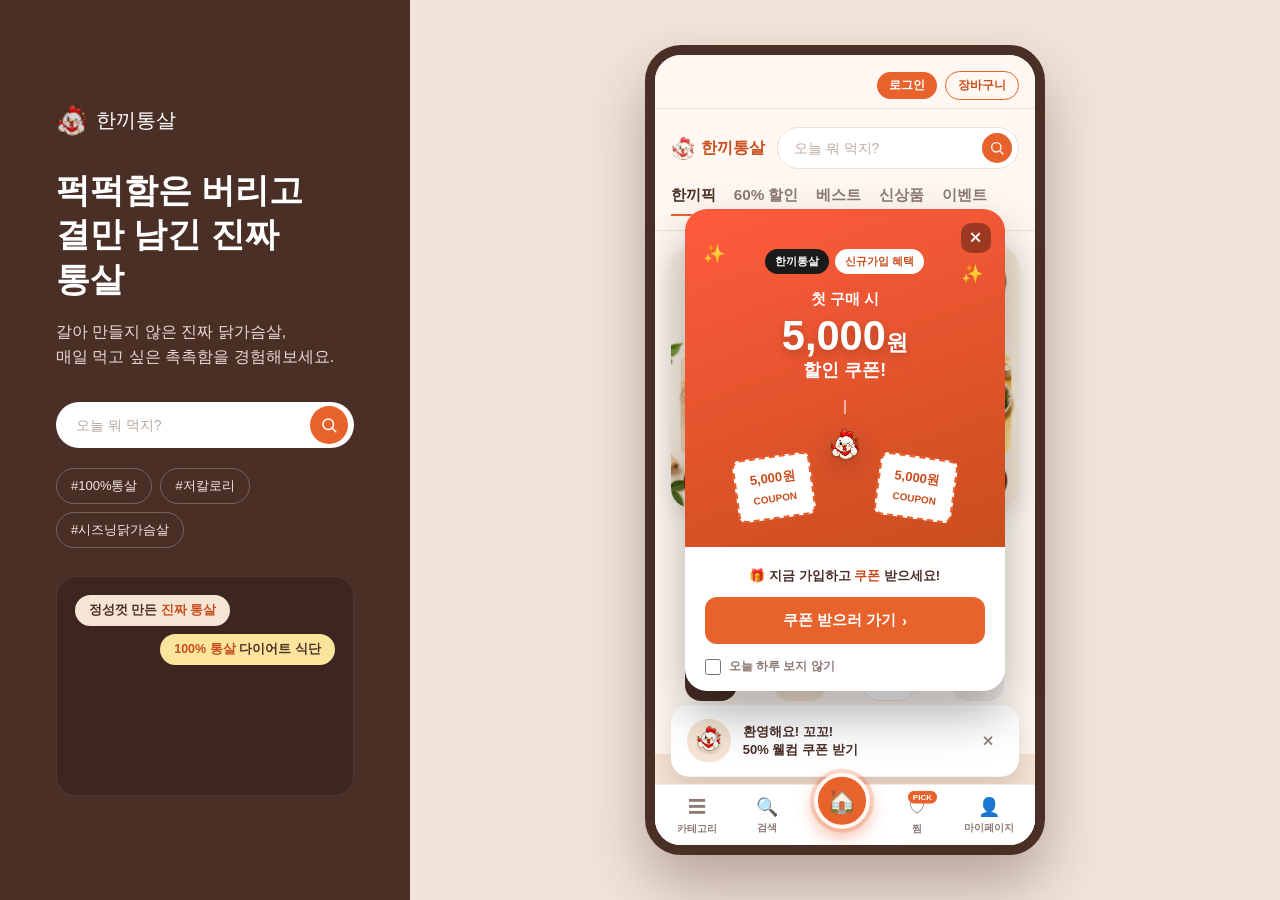
==== index.html @ 48f821bf "Bump style.css cache-busting version The time-deal banner CSS wasn't showing up because the styleshe" ====
<!DOCTYPE html>
<html lang="ko">

<head>
  <meta charset="UTF-8" />
  <meta name="viewport" content="width=device-width, initial-scale=1.0" />
  <title>한끼통살 | 오늘 뭐 먹지?</title>
  <link rel="stylesheet" as="style" crossorigin
    href="https://cdn.jsdelivr.net/gh/orioncactus/pretendard@v1.3.9/dist/web/static/pretendard.css" />
  <link rel="stylesheet" href="style.css?v=20260821-1" />
  <link rel="icon" type="image/png" href="img/logo.png" />
</head>

<body>

  <div class="cursor-glow" id="cursorGlow" aria-hidden="true"></div>

  <div class="layout">

    <!-- 좌측 40% : 브랜드 소개 영역 (데스크탑 전용) -->
    <aside class="brand-panel">
      <div class="brand-panel__inner">
        <div class="brand-logo" data-nav="main" role="button" tabindex="0">
          <img class="brand-logo__mark" src="img/logo.png" alt="한끼통살 로고" />
          <span class="brand-logo__word">한끼통살</span>
        </div>
        <h1 class="brand-title">퍽퍽함은 버리고<br>결만 남긴 진짜 통살</h1>
        <p class="brand-subcopy">갈아 만들지 않은 진짜 닭가슴살,<br>매일 먹고 싶은 촉촉함을 경험해보세요.</p>

        <div class="brand-search">
          <input type="text" id="brandSearchInput" placeholder="오늘 뭐 먹지?" aria-label="검색" />
          <button type="button" id="brandSearchBtn" aria-label="검색하기">
            <svg width="18" height="18" viewBox="0 0 24 24" fill="none">
              <circle cx="11" cy="11" r="7" stroke="currentColor" stroke-width="2" />
              <line x1="21" y1="21" x2="16.65" y2="16.65" stroke="currentColor" stroke-width="2"
                stroke-linecap="round" />
            </svg>
          </button>
        </div>

        <ul class="brand-tags">
          <li role="button" tabindex="0">#100%통살</li>
          <li role="button" tabindex="0">#저칼로리</li>
          <li role="button" tabindex="0">#시즈닝닭가슴살</li>
        </ul>

        <div class="brand-reel" aria-hidden="true">
          <div class="brand-reel__bubbles">
            <span class="brand-reel__bubble brand-reel__bubble--1">정성껏 만든 <b class="brand-reel__kw">진짜 통살</b></span>
            <span class="brand-reel__bubble brand-reel__bubble--2"><b class="brand-reel__kw">100% 통살</b> 다이어트 식단</span>
            <span class="brand-reel__bubble brand-reel__bubble--3">다양한 <b class="brand-reel__kw">시즈닝맛</b>으로</span>
            <span class="brand-reel__bubble brand-reel__bubble--4">매일 맛있게 <b class="brand-reel__kw">즐기다</b></span>
          </div>
          <div class="brand-reel__product">
            <img src="img/chicken.gif" alt="" />
            <p>지금 사놓기 딱 좋은<br><b class="brand-reel__kw brand-reel__kw--light">다이어트 필수템</b></p>
          </div>
          <div class="brand-reel__reviews">
            <p class="brand-reel__line" data-text="정말 촉촉해요! 다이어트 필수템이에요 ⭐⭐⭐⭐⭐ — 김**님"></p>
            <p class="brand-reel__line" data-text="이제 다른 닭가슴살은 못 먹겠어요, 완전 강추 — 이**님"></p>
            <p class="brand-reel__line" data-text="매일 먹어도 안 질려요, 살아있는 식감 최고! — 박**님"></p>
          </div>
        </div>
      </div>
    </aside>

    <!-- 우측 60% (데스크탑) / 전체 폭 (모바일) : 서비스 화면 프리뷰 영역 -->
    <div class="preview-panel">

      <div class="preview-scroll">

        <!-- 이벤트 팝업 (첫 진입 시 자동 노출) -->
        <div class="event-popup-overlay" id="eventPopupOverlay">
          <div class="event-popup" role="dialog" aria-modal="true" aria-label="신규가입 혜택 안내">
            <button type="button" class="event-popup__close" id="eventPopupClose" aria-label="팝업 닫기">✕</button>

            <div class="event-popup__body">
              <span class="event-popup__sparkle event-popup__sparkle--left" aria-hidden="true">✨</span>
              <span class="event-popup__sparkle event-popup__sparkle--right" aria-hidden="true">✨</span>

              <div class="event-popup__badges">
                <span class="event-popup__brand">한끼통살</span>
                <span class="event-popup__badge">신규가입 혜택</span>
              </div>

              <p class="event-popup__lead">첫 구매 시</p>
              <p class="event-popup__amount">5,000<span>원</span></p>
              <p class="event-popup__sub">할인 쿠폰!</p>

              <div class="event-popup__art">
                <span class="event-popup__coupon event-popup__coupon--left">5,000원<br><small>COUPON</small></span>
                <div class="event-popup__mascot-wrap">
                  <span class="event-popup__mascot-string" aria-hidden="true"></span>
                  <img class="event-popup__mascot" src="img/Mascot.png" alt="한끼통살 마스코트" />
                </div>
                <span class="event-popup__coupon event-popup__coupon--right">5,000원<br><small>COUPON</small></span>
              </div>
            </div>

            <div class="event-popup__footer">
              <p class="event-popup__cta-text">🎁 지금 가입하고 <strong>쿠폰</strong> 받으세요!</p>
              <a href="#" class="event-popup__cta">쿠폰 받으러 가기 <span aria-hidden="true">›</span></a>
              <label class="event-popup__hide-today">
                <input type="checkbox" id="eventPopupHideToday" />
                <span>오늘 하루 보지 않기</span>
              </label>
            </div>
          </div>
        </div>


        <!-- 검색바 오버레이 -->
        <div class="search-bar-overlay" id="searchBarOverlay">
          <div class="search-bar-overlay__field">
            <svg width="16" height="16" viewBox="0 0 24 24" fill="none" aria-hidden="true">
              <circle cx="11" cy="11" r="7" stroke="currentColor" stroke-width="2" />
              <line x1="21" y1="21" x2="16.65" y2="16.65" stroke="currentColor" stroke-width="2"
                stroke-linecap="round" />
            </svg>
            <input type="text" id="searchBarInput" placeholder="오늘 뭐 먹지?" aria-label="검색" />
          </div>
          <button type="button" class="search-bar-overlay__close" id="searchBarClose">닫기</button>
        </div>

        <!-- 상품상세 옵션 선택 바텀시트 -->
        <div class="option-sheet-overlay" id="optionSheetOverlay">
          <div class="option-sheet" role="dialog" aria-modal="true" aria-label="옵션 선택">
            <button type="button" class="option-sheet__handle" id="optionSheetClose" aria-label="닫기">
              <svg width="16" height="16" viewBox="0 0 24 24" fill="none" aria-hidden="true">
                <path d="M6 9l6 6 6-6" stroke="currentColor" stroke-width="2.4" stroke-linecap="round" stroke-linejoin="round" />
              </svg>
            </button>

            <div class="option-sheet__row option-sheet__row--head">
              <h3>한끼통살 그릴드 닭가슴살 혼합 패키지</h3>
              <span id="optionUnitPrice">35,900원</span>
            </div>

            <div class="option-sheet__row">
              <div class="option-select" id="optionFlavorSelect">
                <button type="button" class="option-select__trigger" id="optionFlavorTrigger"
                  aria-haspopup="listbox" aria-expanded="false">
                  <span id="optionFlavorLabel">양념치킨맛</span>
                  <svg width="11" height="11" viewBox="0 0 24 24" fill="none" aria-hidden="true">
                    <path d="M5 9l7 7 7-7" stroke="currentColor" stroke-width="2.4" stroke-linecap="round" stroke-linejoin="round" />
                  </svg>
                </button>
                <ul class="option-select__list" id="optionFlavorList" role="listbox" aria-label="맛 선택">
                  <li role="option" data-value="양념치킨맛" class="is-selected">양념치킨맛</li>
                  <li role="option" data-value="매콤갈비맛">매콤갈비맛</li>
                  <li role="option" data-value="핫칠리맛">핫칠리맛</li>
                  <li role="option" data-value="간장찜닭맛">간장찜닭맛</li>
                  <li role="option" data-value="사천짜장맛">사천짜장맛</li>
                  <li role="option" data-value="트러플스노우맛">트러플스노우맛</li>
                </ul>
              </div>
            </div>

            <div class="option-sheet__row">
              <div class="option-sheet__qty">
                <button type="button" id="optionQtyMinus" aria-label="수량 감소">−</button>
                <span id="optionQtyValue">1</span>
                <button type="button" id="optionQtyPlus" aria-label="수량 증가">+</button>
              </div>
            </div>

            <div class="option-sheet__total">
              <span>총 수량 <strong id="optionQtyLabel">1</strong>개</span>
              <strong id="optionTotalPrice">35,900원</strong>
            </div>
          </div>
        </div>

        <!-- 로그인 모달 -->
        <div class="login-overlay" id="loginOverlay">
          <div class="login-modal" role="dialog" aria-modal="true" aria-label="로그인">
            <button type="button" class="login-modal__close" id="loginModalClose" aria-label="닫기">✕</button>

            <!-- 로그인 전: SNS 로그인 버튼 3종 -->
            <div class="login-modal__guest" id="loginGuestView">
              <img class="login-modal__logo" src="img/brandlogo.png" alt="한끼통살 로고" />
              <h3 class="login-modal__title">로그인이 필요해요</h3>
              <p class="login-modal__subtitle">간편하게 로그인하고 한끼통살을 이용해보세요</p>

              <div class="login-modal__buttons">
                <button type="button" class="login-btn login-btn--google">
                  <span class="login-btn__icon" aria-hidden="true">
                    <svg width="18" height="18" viewBox="0 0 18 18">
                      <path fill="#4285F4" d="M17.64 9.2c0-.637-.057-1.251-.164-1.84H9v3.481h4.844c-.209 1.125-.843 2.078-1.796 2.717v2.258h2.908c1.702-1.567 2.684-3.874 2.684-6.615z" />
                      <path fill="#34A853" d="M9 18c2.43 0 4.467-.806 5.956-2.18l-2.908-2.259c-.806.54-1.837.86-3.048.86-2.344 0-4.328-1.584-5.036-3.711H.957v2.332C2.438 15.983 5.482 18 9 18z" />
                      <path fill="#FBBC05" d="M3.964 10.71c-.18-.54-.282-1.117-.282-1.71s.102-1.17.282-1.71V4.958H.957C.348 6.173 0 7.548 0 9s.348 2.827.957 4.042l3.007-2.332z" />
                      <path fill="#EA4335" d="M9 3.58c1.321 0 2.508.454 3.44 1.345l2.582-2.581C13.463.891 11.426 0 9 0 5.482 0 2.438 2.017.957 4.958L3.964 7.29C4.672 5.163 6.656 3.58 9 3.58z" />
                    </svg>
                  </span>
                  Google로 시작하기
                </button>

                <button type="button" class="login-btn login-btn--apple">
                  <span class="login-btn__icon" aria-hidden="true">
                    <svg width="15" height="18" viewBox="0 0 814 1000">
                      <path fill="#fff" d="M788.1 340.9c-5.8 4.5-108.2 62.2-108.2 190.5 0 148.4 130.3 200.9 134.2 202.2-.6 3.2-20.7 71.9-68.7 141.9-42.8 61.6-87.5 123.1-155.5 123.1s-85.5-39.5-164-39.5c-76.5 0-103.7 40.8-165.9 40.8s-105.6-57-155.5-127C46.7 790.7 0 663 0 541.8c0-194.4 126.4-297.5 250.8-297.5 66.1 0 121.2 43.4 162.7 43.4 39.5 0 101.1-46 176.3-46 28.5 0 130.9 2.6 198.3 99.2zm-234-181.5c31.1-36.9 53.1-88.1 53.1-139.3 0-7.1-.6-14.3-1.9-20.1-50.6 1.9-110.8 33.7-147.1 75.8-28.5 32.4-55.1 83.6-55.1 135.5 0 7.8 1.3 15.6 1.9 18.1 3.2.6 8.4 1.3 13.6 1.3 45.4 0 102.5-30.4 135.5-71.3z" />
                    </svg>
                  </span>
                  Apple로 시작하기
                </button>

                <button type="button" class="login-btn login-btn--kakao">
                  <span class="login-btn__icon" aria-hidden="true">
                    <svg width="18" height="18" viewBox="0 0 18 18">
                      <path fill="#191919" d="M9 1.5C4.58 1.5 1 4.36 1 7.89c0 2.28 1.49 4.29 3.74 5.44-.16.6-.6 2.22-.69 2.57-.11.43.16.42.33.31.14-.09 2.18-1.48 3.06-2.08.5.07 1.02.11 1.56.11 4.42 0 8-2.86 8-6.35S13.42 1.5 9 1.5z" />
                    </svg>
                  </span>
                  카카오로 시작하기
                </button>
              </div>
            </div>
          </div>
        </div>

        <!-- 메인 화면 -->
        <div class="screen screen--main is-active" id="mainScreen">

        <!-- 유틸리티 바: 로그인/장바구니 바로가기 -->
        <div class="utility-bar">
          <button type="button" class="utility-bar__item" id="utilityAuthBtn">로그인</button>
          <span class="utility-bar__divider" aria-hidden="true">|</span>
          <a href="#" class="utility-bar__item" data-nav="cart">장바구니<span class="cart-icon-btn__badge" data-cart-badge hidden>0</span></a>
        </div>

        <!-- 헤더 -->
        <header class="site-header">
          <div class="site-header__logo" data-nav="main" role="button" tabindex="0">
            <img src="img/logo.png" alt="한끼통살 로고" />
            <span>한끼통살</span>
          </div>
          <div class="site-header__search">
            <input type="text" id="mainSearchInput" placeholder="오늘 뭐 먹지?" aria-label="검색" />
            <button type="button" id="mainSearchBtn" aria-label="검색하기">
              <svg width="16" height="16" viewBox="0 0 24 24" fill="none">
                <circle cx="11" cy="11" r="7" stroke="currentColor" stroke-width="2" />
                <line x1="21" y1="21" x2="16.65" y2="16.65" stroke="currentColor" stroke-width="2"
                  stroke-linecap="round" />
              </svg>
            </button>
          </div>
          <div class="site-header__profile" id="headerProfileView" data-nav="mypage" role="button" tabindex="0" hidden>
            <img class="site-header__avatar" src="img/Mascot.png" alt="내 프로필" />
          </div>
        </header>

        <!-- 서브 내비게이션 -->
        <nav class="sub-nav" aria-label="카테고리 탭">
          <a href="#" class="sub-nav__item is-active" data-nav="product-list">한끼픽</a>
          <a href="#" class="sub-nav__item" data-nav="product-list">60% 할인</a>
          <a href="#" class="sub-nav__item" data-nav="product-list">베스트</a>
          <a href="#" class="sub-nav__item" data-nav="product-list">신상품</a>
          <a href="#" class="sub-nav__item" data-nav="product-list">이벤트</a>
        </nav>

        <main class="preview-main">

          <!-- 프로모션 배너 캐러셀 -->
          <section class="promo-carousel" aria-label="프로모션 배너">
            <div class="promo-carousel__track" id="promoCarouselTrack">
              <div class="promo-carousel__slide">
                <img src="img/pro_main3.png" alt="한끼통살 4가지 맛으로 매일 맛있게, 7.18 OPEN 신상 50% 할인" />
              </div>
              <div class="promo-carousel__slide">
                <img src="img/pro_main.png" alt="한끼통살 시즈닝 닭가슴살 하바네로 레드페퍼 50% 할인, 7.18 OPEN 신상 50% 할인" />
              </div>
              <div class="promo-carousel__slide">
                <img src="img/pro_main2.png" alt="한끼통살 갈릭허브 레드페퍼 50% 할인, 7.18 OPEN 신상 50% 할인" />
              </div>
            </div>
            <div class="promo-carousel__dots" id="promoCarouselDots" role="tablist" aria-label="배너 페이지">
              <span class="is-active"></span><span></span><span></span>
            </div>
          </section>

          <!-- 카테고리 아이콘 그리드 -->
          <section class="icon-grid" aria-label="빠른 메뉴">
            <a href="#" class="icon-grid__item" data-nav="product-list">
              <span class="icon-grid__icon icon-grid__icon--tan">💰</span>
              <span class="icon-grid__label">100원</span>
            </a>
            <a href="#" class="icon-grid__item" data-nav="product-list">
              <span class="icon-grid__icon icon-grid__icon--blue">🍴</span>
              <span class="icon-grid__label">한끼픽</span>
            </a>
            <a href="#" class="icon-grid__item" data-nav="product-list">
              <span class="icon-grid__icon icon-grid__icon--yellow">🍜</span>
              <span class="icon-grid__label">맛별구매</span>
            </a>
            <a href="#" class="icon-grid__item" data-nav="product-list">
              <span class="icon-grid__icon icon-grid__icon--pink">💲</span>
              <span class="icon-grid__label">포인트샵</span>
            </a>
            <a href="#" class="icon-grid__item" data-nav="product-list">
              <span class="icon-grid__icon icon-grid__icon--dark">⚡</span>
              <span class="icon-grid__label">렌지조리</span>
            </a>
            <a href="#" class="icon-grid__item" data-nav="product-list">
              <span class="icon-grid__icon icon-grid__icon--tan">🥄</span>
              <span class="icon-grid__label">실온보관</span>
            </a>
            <a href="#" class="icon-grid__item" data-nav="product-list">
              <span class="icon-grid__icon icon-grid__icon--outline">🍽️</span>
              <span class="icon-grid__label">임박특가</span>
            </a>
            <a href="#" class="icon-grid__item" data-nav="category">
              <span class="icon-grid__icon icon-grid__icon--gray">☰</span>
              <span class="icon-grid__label">카테고리</span>
            </a>
          </section>

          <!-- 브랜드 스토리 비교 섹션 -->
          <section class="story-compare">
            <div class="story-compare__visual">
              <span class="story-compare__bubble story-compare__bubble--top">타사 닭가슴살의<br>흔한 퍽퍽함</span>
              <img class="story-compare__image story-compare__image--dry" src="img/pro_brand01.png"
                alt="퍽퍽한 타사 닭가슴살 단면" />
              <img class="story-compare__image story-compare__image--juicy" src="img/pro_brand02.png"
                alt="촉촉한 한끼통살 닭가슴살 단면" />
              <span class="story-compare__bubble story-compare__bubble--bottom">한끼통살의<br>살아있는 진짜 통살 결!</span>
            </div>

            <h3 class="story-compare__headline">보이시나요? 퍽퍽함은 버리고<br>결만 남긴 압도적 촉촉함!</h3>
            <p class="story-compare__subtext">진짜 통살이라서 가능한 차원이 다른 식감,<br>매일 먹고 싶은 이유입니다.</p>

            <div class="story-compare__product">
              <img class="story-compare__package" src="img/pro_brand03.png" alt="한끼통살 제품 패키지" />
              <img class="story-compare__award" src="img/pro_brand04.png" alt="인증/수상 배지" />
            </div>
          </section>

          <!-- 인기 맛 랭킹 Top 3 -->
          <section class="ranking">
            <div class="section-header">
              <h3>인기 맛 랭킹 Top 3 <span aria-hidden="true">🏆</span></h3>
              <a href="#" class="section-header__link" data-nav="product-list">전체보기 ›</a>
            </div>

            <a href="#" class="ranking__card ranking__card--first">
              <span class="ranking__rank ranking__rank--1">1</span>
              <img class="ranking__image" src="img/list001.png" alt="그릴드 바베큐 통살" />
              <div class="ranking__info">
                <span class="ranking__tag">베스트셀러</span>
                <h4>그릴드 바베큐 통살</h4>
                <p>호불호 없는 완벽한 불맛</p>
                <span class="ranking__meta">100g / 130kcal</span>
              </div>
            </a>

            <div class="ranking__row">
              <a href="#" class="ranking__card">
                <span class="ranking__rank ranking__rank--2">2</span>
                <img class="ranking__image" src="img/list002.png" alt="갈릭 허브 통살" />
                <h4>갈릭 허브</h4>
                <span class="ranking__meta">100g / 125kcal</span>
              </a>
              <a href="#" class="ranking__card">
                <span class="ranking__rank ranking__rank--3">3</span>
                <img class="ranking__image" src="img/list003.png" alt="매콤 칠리 통살" />
                <h4>매콤 칠리</h4>
                <span class="ranking__meta">100g / 135kcal</span>
              </a>
            </div>
          </section>

          <!-- 타임특가 -->
          <section class="time-deal">
            <div class="section-header">
              <h3>타임특가 <span aria-hidden="true">⏱️</span></h3>
              <a href="#" class="section-header__link" data-nav="product-list">전체보기 ›</a>
            </div>

            <div class="time-deal__banner-wrap">
              <img class="time-deal__banner" src="img/timedeal-banner.png" alt="타임특가 매일 달라지는 스페셜한 가격" />
              <p class="time-deal__countdown">
                <svg width="16" height="16" viewBox="0 0 24 24" fill="none" aria-hidden="true">
                  <circle cx="12" cy="13" r="8" stroke="#C94E1E" stroke-width="2"/>
                  <path d="M12 9v4l3 2" stroke="#C94E1E" stroke-width="2" stroke-linecap="round" stroke-linejoin="round"/>
                  <path d="M9 2h6M12 2v2" stroke="#C94E1E" stroke-width="2" stroke-linecap="round"/>
                </svg>
                <span class="time-deal__countdown-time">02:15:30</span>
                <span class="time-deal__countdown-label">남음</span>
              </p>
            </div>

            <div class="time-deal__row">
              <a href="#" class="time-deal__card">
                <img class="time-deal__image" src="img/list004.png" alt="핵불닭맛 통살" />
                <h4>핵불닭맛</h4>
                <p><span class="time-deal__discount">50%</span> 10,900원</p>
              </a>
              <a href="#" class="time-deal__card">
                <img class="time-deal__image" src="img/main006.png" alt="핵불닭 10팩 세트" />
                <h4>핵불닭 10팩 세트</h4>
                <p><span class="time-deal__discount">50%</span> 10,900원</p>
              </a>
            </div>
          </section>

          <!-- Brand Story 텍스트 섹션 -->
          <section class="brand-story">
            <div class="brand-story__text">
              <span class="brand-story__label">Brand Story</span>
              <h3>한끼통살 이야기</h3>
              <p>100% 통살로 만든 진짜 닭가슴살의 혁신.<br>갈아 만들지 않아 결이 살아있는 맛을 경험해보세요!</p>
              <a href="#" class="brand-story__link" data-nav="brand">자세히 보기 →</a>
            </div>
            <img class="brand-story__character" src="img/Mascot.png" alt="한끼통살 마스코트 캐릭터" />
          </section>

        </main>

        </div>
        <!-- /메인 화면 -->

        <!-- 상품목록 화면 -->
        <div class="screen screen--list" id="listScreen">

          <header class="list-header">
            <button type="button" class="list-header__back" data-nav="main" aria-label="뒤로가기">‹</button>
            <div class="list-header__logo" data-nav="main" role="button" tabindex="0">
              <img src="img/logo.png" alt="한끼통살 로고" />
              <span>한끼통살</span>
            </div>
            <div class="list-header__actions">
              <button type="button" data-action="open-search" aria-label="검색하기">
                <svg width="18" height="18" viewBox="0 0 24 24" fill="none">
                  <circle cx="11" cy="11" r="7" stroke="currentColor" stroke-width="2" />
                  <line x1="21" y1="21" x2="16.65" y2="16.65" stroke="currentColor" stroke-width="2"
                    stroke-linecap="round" />
                </svg>
              </button>
              <button type="button" class="cart-icon-btn" data-nav="cart" aria-label="장바구니">
                <svg width="18" height="18" viewBox="0 0 24 24" fill="none">
                  <path d="M3 4h2l2.4 12.4a2 2 0 0 0 2 1.6h7.6a2 2 0 0 0 2-1.6L21 8H6"
                    stroke="currentColor" stroke-width="2" stroke-linecap="round" stroke-linejoin="round" />
                  <circle cx="10" cy="21" r="1.4" fill="currentColor" />
                  <circle cx="17" cy="21" r="1.4" fill="currentColor" />
                </svg>
                <span class="cart-icon-btn__badge" data-cart-badge hidden>0</span>
              </button>
            </div>
          </header>

          <nav class="sub-nav" aria-label="카테고리 탭">
            <a href="#" class="sub-nav__item is-active">한끼픽</a>
            <a href="#" class="sub-nav__item" data-nav="product-list">60% 할인</a>
            <a href="#" class="sub-nav__item" data-nav="product-list">베스트</a>
            <a href="#" class="sub-nav__item" data-nav="product-list">신상품</a>
            <a href="#" class="sub-nav__item" data-nav="product-list">이벤트</a>
          </nav>

          <main class="list-main">
            <div class="list-toolbar">
              <span class="list-toolbar__count">총 128개</span>
              <button type="button" class="list-toolbar__sort">
                인기순
                <svg width="10" height="10" viewBox="0 0 24 24" fill="none" aria-hidden="true">
                  <path d="M5 9l7 7 7-7" stroke="currentColor" stroke-width="2.4" stroke-linecap="round" stroke-linejoin="round" />
                </svg>
              </button>
            </div>

            <div class="product-grid">
              <a href="#" class="product-card" data-nav="detail">
                <div class="product-card__thumb">
                  <span class="product-card__badge product-card__badge--new">신상</span>
                  <button type="button" class="product-card__like" data-nav="wishlist" aria-label="찜한 상품 보기">
                    <svg width="14" height="14" viewBox="0 0 24 24" fill="none" aria-hidden="true">
                      <path d="M12 21s-7.5-4.6-10-9.1C0.5 8.5 2 4.5 6 4c2.3-.3 4 1 6 3 2-2 3.7-3.3 6-3 4 .5 5.5 4.5 4 7.9-2.5 4.5-10 9.1-10 9.1z"
                        stroke="currentColor" stroke-width="1.8" stroke-linejoin="round" />
                    </svg>
                  </button>
                  <img src="img/list001.png" alt="그릴드 바베큐 통살" />
                </div>
                <div class="product-card__info">
                  <h4>그릴드 바베큐 통살</h4>
                  <div class="product-card__price-row">
                    <div>
                      <p class="product-card__price"><span class="product-card__discount">50%</span> 10,900원</p>
                      <p class="product-card__original">21,900원</p>
                    </div>
                    <button type="button" class="product-card__add" aria-label="장바구니 담기">+</button>
                  </div>
                </div>
              </a>

              <a href="#" class="product-card" data-nav="detail">
                <div class="product-card__thumb">
                  <span class="product-card__badge product-card__badge--new">신상</span>
                  <button type="button" class="product-card__like" data-nav="wishlist" aria-label="찜한 상품 보기">
                    <svg width="14" height="14" viewBox="0 0 24 24" fill="none" aria-hidden="true">
                      <path d="M12 21s-7.5-4.6-10-9.1C0.5 8.5 2 4.5 6 4c2.3-.3 4 1 6 3 2-2 3.7-3.3 6-3 4 .5 5.5 4.5 4 7.9-2.5 4.5-10 9.1-10 9.1z"
                        stroke="currentColor" stroke-width="1.8" stroke-linejoin="round" />
                    </svg>
                  </button>
                  <img src="img/list002.png" alt="갈릭 허브 통살" />
                </div>
                <div class="product-card__info">
                  <h4>갈릭 허브 통살</h4>
                  <div class="product-card__price-row">
                    <div>
                      <p class="product-card__price"><span class="product-card__discount">50%</span> 10,900원</p>
                      <p class="product-card__original">21,900원</p>
                    </div>
                    <button type="button" class="product-card__add" aria-label="장바구니 담기">+</button>
                  </div>
                </div>
              </a>

              <a href="#" class="product-card" data-nav="detail">
                <div class="product-card__thumb">
                  <img src="img/list003.png" alt="갈릭 허브 통살 10팩 세트" />
                </div>
                <div class="product-card__info">
                  <h4>갈릭 허브 통살 10팩 세트</h4>
                  <div class="product-card__price-row">
                    <div>
                      <p class="product-card__price"><span class="product-card__discount">50%</span> 10,900원</p>
                      <p class="product-card__original">21,900원</p>
                    </div>
                    <button type="button" class="product-card__add" aria-label="장바구니 담기">+</button>
                  </div>
                </div>
              </a>

              <a href="#" class="product-card" data-nav="detail">
                <div class="product-card__thumb">
                  <span class="product-card__badge product-card__badge--deal">타임특가</span>
                  <button type="button" class="product-card__like" data-nav="wishlist" aria-label="찜한 상품 보기">
                    <svg width="14" height="14" viewBox="0 0 24 24" fill="none" aria-hidden="true">
                      <path d="M12 21s-7.5-4.6-10-9.1C0.5 8.5 2 4.5 6 4c2.3-.3 4 1 6 3 2-2 3.7-3.3 6-3 4 .5 5.5 4.5 4 7.9-2.5 4.5-10 9.1-10 9.1z"
                        stroke="currentColor" stroke-width="1.8" stroke-linejoin="round" />
                    </svg>
                  </button>
                  <img src="img/list004.png" alt="핵불닭맛 통살" />
                </div>
                <div class="product-card__info">
                  <h4>핵불닭맛 통살</h4>
                  <div class="product-card__price-row">
                    <div>
                      <p class="product-card__price"><span class="product-card__discount">50%</span> 10,900원</p>
                      <p class="product-card__original">21,900원</p>
                    </div>
                    <button type="button" class="product-card__add" aria-label="장바구니 담기">+</button>
                  </div>
                </div>
              </a>
            </div>
          </main>

        </div>
        <!-- /상품목록 화면 -->

        <!-- 상품상세 화면 -->
        <div class="screen screen--detail" id="detailScreen">

          <header class="list-header">
            <button type="button" class="list-header__back" data-nav="main" aria-label="뒤로가기">‹</button>
            <div class="list-header__logo" data-nav="main" role="button" tabindex="0">
              <img src="img/logo.png" alt="한끼통살 로고" />
              <span>한끼통살</span>
            </div>
            <div class="list-header__actions">
              <button type="button" data-action="open-search" aria-label="검색하기">
                <svg width="18" height="18" viewBox="0 0 24 24" fill="none">
                  <circle cx="11" cy="11" r="7" stroke="currentColor" stroke-width="2" />
                  <line x1="21" y1="21" x2="16.65" y2="16.65" stroke="currentColor" stroke-width="2"
                    stroke-linecap="round" />
                </svg>
              </button>
              <button type="button" class="cart-icon-btn" data-nav="cart" aria-label="장바구니">
                <svg width="18" height="18" viewBox="0 0 24 24" fill="none">
                  <path d="M3 4h2l2.4 12.4a2 2 0 0 0 2 1.6h7.6a2 2 0 0 0 2-1.6L21 8H6"
                    stroke="currentColor" stroke-width="2" stroke-linecap="round" stroke-linejoin="round" />
                  <circle cx="10" cy="21" r="1.4" fill="currentColor" />
                  <circle cx="17" cy="21" r="1.4" fill="currentColor" />
                </svg>
                <span class="cart-icon-btn__badge" data-cart-badge hidden>0</span>
              </button>
            </div>
          </header>

          <main class="detail-main">
            <div class="detail-hero">
              <img src="img/story001.png" alt="한끼통살 그릴드 닭가슴살 혼합 패키지" />
              <div class="detail-hero__overlay">
                <div class="detail-hero__badges">
                  <span class="detail-hero__badge">베스트셀러</span>
                  <span class="detail-hero__badge">무료배송</span>
                </div>
                <h3 class="detail-hero__title">한끼통살 그릴드 닭가슴살 혼합 패키지</h3>
                <p class="detail-hero__price">
                  <span class="detail-hero__discount">28%</span>
                  <strong>35,900원</strong>
                  <span class="detail-hero__original">49,900원</span>
                </p>
              </div>
            </div>

            <section class="detail-promo">
              <p class="detail-promo__quote">닭가슴살 먹고 그릇 닦기<br>귀찮으셨던 분 <span aria-hidden="true">🤚</span></p>
              <h3 class="detail-promo__headline">이제 간편하게<br>스탠딩 파우치로</h3>
              <img class="detail-promo__image" src="img/story002.png" alt="한끼통살 그릴드 닭가슴살 스탠딩 파우치 5종" />
            </section>

            <section class="detail-nutrition">
              <img class="detail-nutrition__image" src="img/story003.png" alt="그릴드 한 눈에 보기 - 맛별 칼로리, 고단백, 저지방, 당류 비교표" />
            </section>

            <section class="detail-support">
              <div class="detail-support__row">
                <span class="detail-support__label">고객센터</span>
                <span class="detail-support__value">평일 휴게시간 12:30 - 13:30 (주말, 공휴일 휴무)</span>
              </div>
              <div class="detail-support__row">
                <span class="detail-support__label">📞 042.000.0000</span>
                <span class="detail-support__value">평일 09:00 - 18:00 / 13:00 - 17:00</span>
              </div>
            </section>
          </main>

        </div>
        <!-- /상품상세 화면 -->

        <!-- 검색 화면 -->
        <div class="screen screen--search" id="searchScreen">

          <header class="search-header">
            <button type="button" class="search-header__back" data-nav="main" aria-label="뒤로가기">‹</button>
            <div class="search-header__field">
              <input type="text" id="searchScreenInput" placeholder="오늘 뭐 먹지?" aria-label="검색" />
              <button type="button" id="searchScreenSubmitBtn" aria-label="검색하기">
                <svg width="16" height="16" viewBox="0 0 24 24" fill="none" aria-hidden="true">
                  <circle cx="11" cy="11" r="7" stroke="currentColor" stroke-width="2" />
                  <line x1="21" y1="21" x2="16.65" y2="16.65" stroke="currentColor" stroke-width="2"
                    stroke-linecap="round" />
                </svg>
              </button>
            </div>
          </header>

          <main class="search-main">
            <section class="search-section">
              <h3>인기 검색어 <span aria-hidden="true">🔥</span></h3>
              <ol class="search-keywords">
                <li><span class="search-keywords__rank">1</span>그릴드 바베큐</li>
                <li><span class="search-keywords__rank">2</span>핵불닭맛</li>
                <li><span class="search-keywords__rank">3</span>갈릭 허브</li>
                <li><span class="search-keywords__rank">4</span>매콤 칠리</li>
                <li><span class="search-keywords__rank">5</span>10팩 세트</li>
              </ol>
            </section>

            <section class="search-section">
              <h3>추천 상품</h3>
              <div class="product-grid">
                <a href="#" class="product-card" data-nav="detail">
                  <div class="product-card__thumb">
                    <span class="product-card__badge product-card__badge--new">신상</span>
                    <img src="img/list001.png" alt="그릴드 바베큐 통살" />
                  </div>
                  <div class="product-card__info">
                    <h4>그릴드 바베큐 통살</h4>
                    <div class="product-card__price-row">
                      <div>
                        <p class="product-card__price"><span class="product-card__discount">50%</span> 10,900원</p>
                        <p class="product-card__original">21,900원</p>
                      </div>
                      <button type="button" class="product-card__add" aria-label="장바구니 담기">+</button>
                    </div>
                  </div>
                </a>

                <a href="#" class="product-card" data-nav="detail">
                  <div class="product-card__thumb">
                    <span class="product-card__badge product-card__badge--deal">타임특가</span>
                    <img src="img/list004.png" alt="핵불닭맛 통살" />
                  </div>
                  <div class="product-card__info">
                    <h4>핵불닭맛 통살</h4>
                    <div class="product-card__price-row">
                      <div>
                        <p class="product-card__price"><span class="product-card__discount">50%</span> 10,900원</p>
                        <p class="product-card__original">21,900원</p>
                      </div>
                      <button type="button" class="product-card__add" aria-label="장바구니 담기">+</button>
                    </div>
                  </div>
                </a>
              </div>
            </section>
          </main>

        </div>
        <!-- /검색 화면 -->

        <!-- 장바구니 화면 -->
        <div class="screen screen--cart" id="cartScreen">

          <header class="page-header">
            <button type="button" class="page-header__back" data-nav="main" aria-label="뒤로가기">‹</button>
            <h2 class="page-header__title">장바구니</h2>
            <span class="page-header__spacer" aria-hidden="true"></span>
          </header>

          <main class="cart-main">
            <div class="cart-empty" id="cartEmptyState" hidden>
              <span class="cart-empty__icon" aria-hidden="true">🛒</span>
              <p>장바구니에 담은 상품이 없습니다</p>
            </div>

            <label class="cart-select-all" id="cartSelectAllRow">
              <input type="checkbox" id="cartSelectAll" checked />
              <span id="cartSelectAllLabel">전체선택 (1/2)</span>
            </label>

            <div class="cart-item-list" id="cartItemList">
              <div class="cart-item">
                <button type="button" class="cart-item__remove" aria-label="상품 삭제">✕</button>
                <div class="cart-item__row">
                  <img class="cart-item__image" src="img/list004.png" alt="핵불닭맛 통살" />
                  <div class="cart-item__info">
                    <h4>핵불닭맛 100g x 10팩</h4>
                    <span class="cart-item__tag">매운맛</span>
                  </div>
                </div>
                <div class="cart-item__bottom">
                  <p class="cart-item__price">25,900원</p>
                  <div class="cart-item__qty">
                    <button type="button" class="cart-item__qty-minus" aria-label="수량 감소">−</button>
                    <span>1</span>
                    <button type="button" class="cart-item__qty-plus" aria-label="수량 증가">+</button>
                  </div>
                </div>
              </div>

              <div class="cart-item">
                <button type="button" class="cart-item__remove" aria-label="상품 삭제">✕</button>
                <div class="cart-item__row">
                  <img class="cart-item__image" src="img/list001.png" alt="그릴드 닭가슴살" />
                  <div class="cart-item__info">
                    <h4>그릴드 닭가슴살 100g x 5팩</h4>
                    <span class="cart-item__tag">오리지널</span>
                  </div>
                </div>
                <div class="cart-item__bottom">
                  <p class="cart-item__price">13,500원</p>
                  <div class="cart-item__qty">
                    <button type="button" class="cart-item__qty-minus" aria-label="수량 감소">−</button>
                    <span>2</span>
                    <button type="button" class="cart-item__qty-plus" aria-label="수량 증가">+</button>
                  </div>
                </div>
              </div>
            </div>

            <div class="cart-summary" id="cartSummary">
              <div class="cart-summary__row">
                <span>총 상품금액</span>
                <span id="cartSummaryProductTotal">39,400원</span>
              </div>
              <div class="cart-summary__row">
                <span>배송비 <em>5만원 이상 무료</em></span>
                <span id="cartSummaryShipping">3,000원</span>
              </div>
              <div class="cart-summary__row cart-summary__row--total">
                <span>총 결제예정금액</span>
                <span id="cartSummaryGrandTotal">42,400원</span>
              </div>
              <button type="button" class="cart-summary__cta" id="cartCheckoutBtn">주문하기</button>
            </div>
          </main>

        </div>
        <!-- /장바구니 화면 -->

        <!-- 주문결제 화면 -->
        <div class="screen screen--checkout" id="checkoutScreen">

          <header class="page-header">
            <button type="button" class="page-header__back" data-nav="cart" aria-label="뒤로가기">‹</button>
            <h2 class="page-header__title">주문결제</h2>
            <span class="page-header__spacer" aria-hidden="true"></span>
          </header>

          <main class="checkout-main">
            <section class="checkout-section">
              <div class="checkout-section__head">
                <h3>배송지</h3>
                <button type="button" class="checkout-section__edit">변경</button>
              </div>
              <div class="checkout-address">
                <div class="checkout-address__row">
                  <strong>채원</strong>
                  <span class="checkout-address__badge">기본배송지</span>
                </div>
                <p>010-1234-5678</p>
                <p>서울특별시 강남구 테헤란로 123, 4층</p>
              </div>
            </section>

            <section class="checkout-section">
              <div class="checkout-section__head">
                <h3>주문 상품 <span class="checkout-section__count">2개</span></h3>
              </div>

              <div class="checkout-item">
                <img src="img/list004.png" alt="핵불닭맛 통살" />
                <div class="checkout-item__info">
                  <h4>핵불닭맛 100g x 10팩</h4>
                  <span>매운맛 · 1개</span>
                </div>
                <p class="checkout-item__price">25,900원</p>
              </div>

              <div class="checkout-item">
                <img src="img/list001.png" alt="그릴드 닭가슴살" />
                <div class="checkout-item__info">
                  <h4>그릴드 닭가슴살 100g x 5팩</h4>
                  <span>오리지널 · 2개</span>
                </div>
                <p class="checkout-item__price">13,500원</p>
              </div>
            </section>

            <section class="checkout-section">
              <div class="checkout-section__head">
                <h3>결제수단</h3>
              </div>
              <div class="checkout-payment">
                <label class="checkout-payment__option">
                  <input type="radio" name="payment" value="카드" checked />
                  <span aria-hidden="true">💳</span> 신용/체크카드
                </label>
                <label class="checkout-payment__option">
                  <input type="radio" name="payment" value="카카오페이" />
                  <span aria-hidden="true">🟡</span> 카카오페이
                </label>
                <label class="checkout-payment__option">
                  <input type="radio" name="payment" value="네이버페이" />
                  <span aria-hidden="true">🟢</span> 네이버페이
                </label>
              </div>
            </section>

            <section class="checkout-summary">
              <div class="checkout-summary__row">
                <span>총 상품금액</span>
                <span>39,400원</span>
              </div>
              <div class="checkout-summary__row">
                <span>배송비</span>
                <span>3,000원</span>
              </div>
              <div class="checkout-summary__row checkout-summary__row--total">
                <span>총 결제금액</span>
                <span>42,400원</span>
              </div>
            </section>
          </main>

        </div>
        <!-- /주문결제 화면 -->

        <!-- 찜한 상품 화면 -->
        <div class="screen screen--wishlist" id="wishlistScreen">

          <header class="page-header">
            <button type="button" class="page-header__back" data-nav="main" aria-label="뒤로가기">‹</button>
            <h2 class="page-header__title">찜한 상품</h2>
            <div class="page-header__icons">
              <button type="button" data-action="open-search" aria-label="검색하기">
                <svg width="18" height="18" viewBox="0 0 24 24" fill="none">
                  <circle cx="11" cy="11" r="7" stroke="currentColor" stroke-width="2" />
                  <line x1="21" y1="21" x2="16.65" y2="16.65" stroke="currentColor" stroke-width="2"
                    stroke-linecap="round" />
                </svg>
              </button>
              <button type="button" class="cart-icon-btn" data-nav="cart" aria-label="장바구니">
                <svg width="18" height="18" viewBox="0 0 24 24" fill="none">
                  <path d="M3 4h2l2.4 12.4a2 2 0 0 0 2 1.6h7.6a2 2 0 0 0 2-1.6L21 8H6"
                    stroke="currentColor" stroke-width="2" stroke-linecap="round" stroke-linejoin="round" />
                  <circle cx="10" cy="21" r="1.4" fill="currentColor" />
                  <circle cx="17" cy="21" r="1.4" fill="currentColor" />
                </svg>
                <span class="cart-icon-btn__badge" data-cart-badge hidden>0</span>
              </button>
            </div>
          </header>

          <main class="list-main">
            <div class="cart-empty" id="wishlistEmptyState" hidden>
              <span class="cart-empty__icon" aria-hidden="true">♡</span>
              <p>찜한 상품이 없습니다</p>
            </div>

            <div class="list-toolbar" id="wishlistToolbar">
              <span class="list-toolbar__count" id="wishlistCount">총 4개</span>
              <button type="button" class="list-toolbar__clear" id="wishlistClearBtn">전체삭제</button>
            </div>

            <div class="product-grid" id="wishlistGrid">
              <a href="#" class="product-card">
                <div class="product-card__thumb">
                  <span class="product-card__badge product-card__badge--new">신상</span>
                  <button type="button" class="product-card__like product-card__like--active" aria-label="찜 해제">
                    <svg width="14" height="14" viewBox="0 0 24 24" aria-hidden="true">
                      <path d="M12 21s-7.5-4.6-10-9.1C0.5 8.5 2 4.5 6 4c2.3-.3 4 1 6 3 2-2 3.7-3.3 6-3 4 .5 5.5 4.5 4 7.9-2.5 4.5-10 9.1-10 9.1z"
                        fill="currentColor" />
                    </svg>
                  </button>
                  <img src="img/list001.png" alt="그릴드 바베큐 통살" />
                </div>
                <div class="product-card__info">
                  <h4>그릴드 바베큐 통살</h4>
                  <div class="product-card__price-row">
                    <div>
                      <p class="product-card__price"><span class="product-card__discount">50%</span> 10,900원</p>
                      <p class="product-card__original">21,900원</p>
                    </div>
                    <button type="button" class="product-card__add" aria-label="장바구니 담기">+</button>
                  </div>
                </div>
              </a>

              <a href="#" class="product-card">
                <div class="product-card__thumb">
                  <span class="product-card__badge product-card__badge--new">신상</span>
                  <button type="button" class="product-card__like product-card__like--active" aria-label="찜 해제">
                    <svg width="14" height="14" viewBox="0 0 24 24" aria-hidden="true">
                      <path d="M12 21s-7.5-4.6-10-9.1C0.5 8.5 2 4.5 6 4c2.3-.3 4 1 6 3 2-2 3.7-3.3 6-3 4 .5 5.5 4.5 4 7.9-2.5 4.5-10 9.1-10 9.1z"
                        fill="currentColor" />
                    </svg>
                  </button>
                  <img src="img/list002.png" alt="갈릭 허브 통살" />
                </div>
                <div class="product-card__info">
                  <h4>갈릭 허브 통살</h4>
                  <div class="product-card__price-row">
                    <div>
                      <p class="product-card__price"><span class="product-card__discount">50%</span> 10,900원</p>
                      <p class="product-card__original">21,900원</p>
                    </div>
                    <button type="button" class="product-card__add" aria-label="장바구니 담기">+</button>
                  </div>
                </div>
              </a>

              <a href="#" class="product-card">
                <div class="product-card__thumb">
                  <button type="button" class="product-card__like product-card__like--active" aria-label="찜 해제">
                    <svg width="14" height="14" viewBox="0 0 24 24" aria-hidden="true">
                      <path d="M12 21s-7.5-4.6-10-9.1C0.5 8.5 2 4.5 6 4c2.3-.3 4 1 6 3 2-2 3.7-3.3 6-3 4 .5 5.5 4.5 4 7.9-2.5 4.5-10 9.1-10 9.1z"
                        fill="currentColor" />
                    </svg>
                  </button>
                  <img src="img/list003.png" alt="갈릭 허브 통살 10팩 세트" />
                </div>
                <div class="product-card__info">
                  <h4>갈릭 허브 통살 10팩 세트</h4>
                  <div class="product-card__price-row">
                    <div>
                      <p class="product-card__price"><span class="product-card__discount">50%</span> 10,900원</p>
                      <p class="product-card__original">21,900원</p>
                    </div>
                    <button type="button" class="product-card__add" aria-label="장바구니 담기">+</button>
                  </div>
                </div>
              </a>

              <a href="#" class="product-card">
                <div class="product-card__thumb">
                  <span class="product-card__badge product-card__badge--deal">타임특가</span>
                  <button type="button" class="product-card__like product-card__like--active" aria-label="찜 해제">
                    <svg width="14" height="14" viewBox="0 0 24 24" aria-hidden="true">
                      <path d="M12 21s-7.5-4.6-10-9.1C0.5 8.5 2 4.5 6 4c2.3-.3 4 1 6 3 2-2 3.7-3.3 6-3 4 .5 5.5 4.5 4 7.9-2.5 4.5-10 9.1-10 9.1z"
                        fill="currentColor" />
                    </svg>
                  </button>
                  <img src="img/list004.png" alt="핵불닭맛 통살" />
                </div>
                <div class="product-card__info">
                  <h4>핵불닭맛 통살</h4>
                  <div class="product-card__price-row">
                    <div>
                      <p class="product-card__price"><span class="product-card__discount">50%</span> 10,900원</p>
                      <p class="product-card__original">21,900원</p>
                    </div>
                    <button type="button" class="product-card__add" aria-label="장바구니 담기">+</button>
                  </div>
                </div>
              </a>
            </div>
          </main>

        </div>
        <!-- /찜한 상품 화면 -->

        <!-- 마이페이지 화면 -->
        <div class="screen screen--mypage" id="mypageScreen">

          <header class="mypage-header">
            <h2>마이페이지</h2>
            <div class="mypage-header__icons">
              <button type="button" data-nav="settings" aria-label="설정">⚙️</button>
              <button type="button" data-nav="notification" aria-label="알림">🔔</button>
              <button type="button" class="cart-icon-btn" data-nav="cart" aria-label="장바구니">
                <svg width="18" height="18" viewBox="0 0 24 24" fill="none">
                  <path d="M3 4h2l2.4 12.4a2 2 0 0 0 2 1.6h7.6a2 2 0 0 0 2-1.6L21 8H6"
                    stroke="currentColor" stroke-width="2" stroke-linecap="round" stroke-linejoin="round" />
                  <circle cx="10" cy="21" r="1.4" fill="currentColor" />
                  <circle cx="17" cy="21" r="1.4" fill="currentColor" />
                </svg>
                <span class="cart-icon-btn__badge" data-cart-badge hidden>0</span>
              </button>
            </div>
          </header>

          <main class="mypage-main">
            <section class="mypage-greeting">
              <div>
                <p class="mypage-greeting__hello">안녕하세요,<br><strong>채원</strong>님!</p>
                <p class="mypage-greeting__sub">오늘도 맛있는 하루 되세요 🍖</p>
              </div>
              <img class="mypage-greeting__avatar" src="img/MascotWelcome.png" alt="한끼통살 마스코트" />
            </section>

            <section class="mypage-stats" aria-label="내 활동 요약">
              <a href="#" class="mypage-stats__item" data-nav="points">
                <span class="mypage-stats__icon mypage-stats__icon--coin" aria-hidden="true">💰</span>
                <strong>3,500 P</strong>
                <span>적립금</span>
              </a>
              <a href="#" class="mypage-stats__item" data-nav="coupon">
                <span class="mypage-stats__icon mypage-stats__icon--coupon" aria-hidden="true">🎟️</span>
                <strong id="mypageCouponCount">2장</strong>
                <span>쿠폰</span>
              </a>
              <a href="#" class="mypage-stats__item" data-nav="wishlist">
                <span class="mypage-stats__icon mypage-stats__icon--like" aria-hidden="true">♡</span>
                <strong id="mypageWishlistCount">4개</strong>
                <span>찜</span>
              </a>
            </section>

            <section class="mypage-order">
              <div class="mypage-order__header">
                <h3>진행 중인 주문</h3>
                <span class="mypage-order__badge">1건</span>
              </div>
              <a href="#" class="mypage-order__card" data-nav="order">
                <img src="img/main006.png" alt="촉촉한 닭가슴살 오리지널 10팩" />
                <div>
                  <div class="mypage-order__meta">
                    <span class="mypage-order__status">배송중</span>
                    <span class="mypage-order__date">26.08.25</span>
                  </div>
                  <h4>촉촉한 닭가슴살 오리지널 10팩</h4>
                  <p>25,900원</p>
                </div>
              </a>
            </section>

            <nav class="mypage-list" aria-label="마이페이지 메뉴">
              <a href="#" class="mypage-list__item" data-nav="customer-center">
                <span aria-hidden="true">🎧</span>
                고객센터
                <svg class="mypage-list__chevron" width="16" height="16" viewBox="0 0 24 24" fill="none" aria-hidden="true">
                  <path d="M9 5l7 7-7 7" stroke="currentColor" stroke-width="2" stroke-linecap="round" stroke-linejoin="round" />
                </svg>
              </a>
              <a href="#" class="mypage-list__item" data-nav="settings">
                <span aria-hidden="true">⚙️</span>
                설정
                <svg class="mypage-list__chevron" width="16" height="16" viewBox="0 0 24 24" fill="none" aria-hidden="true">
                  <path d="M9 5l7 7-7 7" stroke="currentColor" stroke-width="2" stroke-linecap="round" stroke-linejoin="round" />
                </svg>
              </a>
              <a href="#" class="mypage-list__item" data-nav="notice">
                <span aria-hidden="true">📢</span>
                공지사항
                <svg class="mypage-list__chevron" width="16" height="16" viewBox="0 0 24 24" fill="none" aria-hidden="true">
                  <path d="M9 5l7 7-7 7" stroke="currentColor" stroke-width="2" stroke-linecap="round" stroke-linejoin="round" />
                </svg>
              </a>
              <a href="#" class="mypage-list__item" data-nav="store">
                <span aria-hidden="true">📍</span>
                매장 찾기
                <svg class="mypage-list__chevron" width="16" height="16" viewBox="0 0 24 24" fill="none" aria-hidden="true">
                  <path d="M9 5l7 7-7 7" stroke="currentColor" stroke-width="2" stroke-linecap="round" stroke-linejoin="round" />
                </svg>
              </a>
              <a href="#" class="mypage-list__item" id="mypageLogoutBtn">
                <span aria-hidden="true">🚪</span>
                <span id="mypageAuthLabel">로그아웃</span>
              </a>
            </nav>
          </main>

        </div>
        <!-- /마이페이지 화면 -->

        <!-- 브랜드 스토리 화면 -->
        <div class="screen screen--brand" id="brandScreen">

          <main class="brand-main">
            <section class="brand-hero">
              <img class="brand-hero__image" src="img/brand001.png" alt="한끼통살 그릇 요리 모음" />
              <button type="button" class="brand-hero__back" data-nav="main" aria-label="뒤로가기">‹</button>
              <span class="brand-hero__ribbon" aria-hidden="true">100%<br>통살</span>
              <div class="brand-hero__text">
                <span class="brand-hero__tag">— NO 재구성육</span>
                <h2 class="brand-hero__headline">썰지 않고,<br><span>그대로 한 끼</span></h2>
              </div>
              <p class="brand-hero__sub">자투리를 뭉치지 않은 <strong>한 덩이 그대로</strong>,<br>결을 잘라보면 바로 보여요.</p>
            </section>

            <section class="brand-principle">
              <span class="brand-principle__badge">NO EXCUSE</span>
              <h3 class="brand-principle__headline">변명없는<br>3가지 원칙</h3>
            </section>

            <ul class="brand-rules">
              <li class="brand-rules__item brand-rules__item--accent">
                <span class="brand-rules__num">01</span>
                <span class="brand-rules__text"><strong>재구성X</strong>자투리 압착 없이<br>한 덩이 그대로</span>
              </li>
              <li class="brand-rules__item brand-rules__item--dark">
                <span class="brand-rules__num">02</span>
                <span class="brand-rules__text"><strong>인산염X</strong>첨가물 없이<br>저온 조리로만</span>
              </li>
              <li class="brand-rules__item brand-rules__item--accent">
                <span class="brand-rules__num">03</span>
                <span class="brand-rules__text"><strong>고온 급속X</strong>63도 아래에서<br>천천히 익혀요</span>
              </li>
            </ul>

            <section class="brand-steps">
              <span class="brand-steps__badge">HOW WE MAKE</span>
              <h3 class="brand-steps__headline">5단계, 타협 없음</h3>

              <ol class="brand-steps__list">
                <li class="brand-steps__step">
                  <span class="brand-steps__circle">1</span>
                  <div class="brand-steps__card">
                    <strong>원육 입고</strong>
                    <p>국내산 신선육 냉장 당일 입고</p>
                  </div>
                </li>
                <li class="brand-steps__step brand-steps__step--reverse">
                  <div class="brand-steps__card">
                    <strong>수작업 손질</strong>
                    <p>지방·힘줄 손으로 직접 제거</p>
                  </div>
                  <span class="brand-steps__circle">2</span>
                </li>
                <li class="brand-steps__step">
                  <span class="brand-steps__circle brand-steps__circle--accent">3</span>
                  <div class="brand-steps__card brand-steps__card--accent">
                    <strong>저온 조리</strong>
                    <p>63도 이하 장시간 수비드</p>
                  </div>
                </li>
                <li class="brand-steps__step brand-steps__step--reverse">
                  <div class="brand-steps__card">
                    <strong>급속 냉각</strong>
                    <p>조리 직후 세균 증식 즉시 차단</p>
                  </div>
                  <span class="brand-steps__circle">4</span>
                </li>
                <li class="brand-steps__step">
                  <span class="brand-steps__circle">5</span>
                  <div class="brand-steps__card">
                    <strong>진공 포장</strong>
                    <p>1인분씩 소분해 바로 출고</p>
                  </div>
                </li>
              </ol>
            </section>

            <section class="brand-cta">
              <img class="brand-cta__logo" src="img/brandlogo.png" alt="한끼통살 마스코트 로고" />
              <span class="brand-cta__label">HANKKI TONGSAL</span>
              <h3 class="brand-cta__headline">오늘 한 끼도,<br><span>통살로.</span></h3>
              <a href="#" class="brand-cta__button" data-nav="cart">지금 바로 구매하기</a>
            </section>
          </main>

        </div>
        <!-- /브랜드 스토리 화면 -->

        <!-- 카테고리 화면 -->
        <div class="screen screen--category" id="categoryScreen">

          <div class="category-promo">
            <p id="categoryPromoLogin" role="button" tabindex="0"><strong>로그인</strong> 하고 다양한 혜택을 받아보세요 <span aria-hidden="true">›</span></p>
            <button type="button" class="category-promo__close" data-nav="main" aria-label="닫기">✕</button>
          </div>

          <div class="category-quick">
            <a href="#" class="category-quick__item" data-nav="order">
              <span aria-hidden="true">📋</span>주문내역
            </a>
            <a href="#" class="category-quick__item" data-nav="coupon">
              <span aria-hidden="true">🎫</span>쿠폰
            </a>
            <a href="#" class="category-quick__item" data-nav="wishlist">
              <span aria-hidden="true">♡</span>찜
            </a>
            <a href="#" class="category-quick__item" data-nav="cart">
              <span aria-hidden="true">🛒</span>장바구니
            </a>
          </div>

          <div class="category-body">
            <nav class="category-sidebar">
              <button type="button" class="category-sidebar__item is-active" data-cat="tongsal">통살</button>
              <button type="button" class="category-sidebar__item" data-cat="grill">그릴드</button>
              <button type="button" class="category-sidebar__item" data-cat="lunchbox">도시락</button>
              <button type="button" class="category-sidebar__item" data-cat="package">패키지</button>
            </nav>

            <div class="category-content">
              <div class="category-content__panel is-active" data-panel="tongsal">
                <a href="#" class="category-content__link" data-nav="product-list">전체보기 <span aria-hidden="true">›</span></a>
                <a href="#" class="category-content__link" data-nav="product-list">오리지널 통살 <span aria-hidden="true">›</span></a>
                <a href="#" class="category-content__link" data-nav="product-list">양념 통살 <span aria-hidden="true">›</span></a>
                <a href="#" class="category-content__link" data-nav="product-list">매콤 통살 <span aria-hidden="true">›</span></a>
                <a href="#" class="category-content__link" data-nav="product-list">허브 통살 <span aria-hidden="true">›</span></a>
              </div>
              <div class="category-content__panel" data-panel="grill">
                <a href="#" class="category-content__link" data-nav="product-list">전체보기 <span aria-hidden="true">›</span></a>
                <a href="#" class="category-content__link" data-nav="product-list">그릴드 바베큐 <span aria-hidden="true">›</span></a>
                <a href="#" class="category-content__link" data-nav="product-list">그릴드 갈릭허브 <span aria-hidden="true">›</span></a>
                <a href="#" class="category-content__link" data-nav="product-list">그릴드 매콤칠리 <span aria-hidden="true">›</span></a>
                <a href="#" class="category-content__link" data-nav="product-list">그릴드 5종 세트 <span aria-hidden="true">›</span></a>
              </div>
              <div class="category-content__panel" data-panel="lunchbox">
                <a href="#" class="category-content__link" data-nav="product-list">전체보기 <span aria-hidden="true">›</span></a>
                <a href="#" class="category-content__link" data-nav="product-list">통살 도시락 <span aria-hidden="true">›</span></a>
                <a href="#" class="category-content__link" data-nav="product-list">그릴드 도시락 <span aria-hidden="true">›</span></a>
              </div>
              <div class="category-content__panel" data-panel="package">
                <a href="#" class="category-content__link" data-nav="product-list">전체보기 <span aria-hidden="true">›</span></a>
                <a href="#" class="category-content__link" data-nav="product-list">혼합 패키지 <span aria-hidden="true">›</span></a>
                <a href="#" class="category-content__link" data-nav="product-list">10팩 세트 <span aria-hidden="true">›</span></a>
                <a href="#" class="category-content__link" data-nav="product-list">정기배송 패키지 <span aria-hidden="true">›</span></a>
              </div>
            </div>
          </div>

        </div>
        <!-- /카테고리 화면 -->

        <!-- 고객센터 화면 -->
        <div class="screen screen--info" id="customerCenterScreen">
          <header class="page-header">
            <button type="button" class="page-header__back" data-nav="back" aria-label="뒤로가기">‹</button>
            <h2 class="page-header__title">고객센터</h2>
          </header>
          <main class="info-page">
            <span class="info-page__icon" aria-hidden="true">🎧</span>
            <h3>무엇을 도와드릴까요?</h3>
            <div class="info-page__rows">
              <div class="info-page__row">
                <span>운영시간</span>
                <span>평일 10:00 - 18:00 (점심 12:30 - 13:30, 주말·공휴일 휴무)</span>
              </div>
              <div class="info-page__row">
                <span>전화 상담</span>
                <span>1588-0000</span>
              </div>
              <div class="info-page__row">
                <span>이메일 문의</span>
                <span>help@hangkkitongsal.com</span>
              </div>
            </div>
          </main>
        </div>
        <!-- /고객센터 화면 -->

        <!-- 공지사항 화면 -->
        <div class="screen screen--info" id="noticeScreen">
          <header class="page-header">
            <button type="button" class="page-header__back" data-nav="back" aria-label="뒤로가기">‹</button>
            <h2 class="page-header__title">공지사항</h2>
          </header>
          <main class="info-page">
            <ul class="info-list">
              <li class="info-list__item">
                <span class="info-list__badge">이벤트</span>
                <p>신상품 출시 기념 전 품목 50% 할인</p>
                <span class="info-list__date">2026.07.18</span>
              </li>
              <li class="info-list__item">
                <span class="info-list__badge">공지</span>
                <p>여름 휴가철 배송 지연 안내</p>
                <span class="info-list__date">2026.08.01</span>
              </li>
              <li class="info-list__item">
                <span class="info-list__badge">공지</span>
                <p>개인정보 처리방침 개정 안내</p>
                <span class="info-list__date">2026.08.10</span>
              </li>
            </ul>
          </main>
        </div>
        <!-- /공지사항 화면 -->

        <!-- 매장 찾기 화면 -->
        <div class="screen screen--info" id="storeScreen">
          <header class="page-header">
            <button type="button" class="page-header__back" data-nav="back" aria-label="뒤로가기">‹</button>
            <h2 class="page-header__title">매장 찾기</h2>
          </header>
          <main class="info-page">
            <span class="info-page__icon" aria-hidden="true">📍</span>
            <h3>한끼통살은 온라인 전용 브랜드예요</h3>
            <p class="info-page__desc">별도의 오프라인 매장은 운영하지 않고 있어요.<br>궁금한 점은 고객센터로 문의해주세요.</p>
          </main>
        </div>
        <!-- /매장 찾기 화면 -->

        <!-- 설정 화면 -->
        <div class="screen screen--info" id="settingsScreen">
          <header class="page-header">
            <button type="button" class="page-header__back" data-nav="back" aria-label="뒤로가기">‹</button>
            <h2 class="page-header__title">설정</h2>
          </header>
          <main class="info-page">
            <div class="info-page__rows">
              <div class="info-page__row">
                <span>알림 받기</span>
                <span class="info-toggle info-toggle--on" aria-hidden="true"></span>
              </div>
              <div class="info-page__row">
                <span>마케팅 정보 수신</span>
                <span class="info-toggle" aria-hidden="true"></span>
              </div>
              <div class="info-page__row">
                <span>앱 버전</span>
                <span>1.0.0</span>
              </div>
            </div>
          </main>
        </div>
        <!-- /설정 화면 -->

        <!-- 알림 화면 -->
        <div class="screen screen--info" id="notificationScreen">
          <header class="page-header">
            <button type="button" class="page-header__back" data-nav="back" aria-label="뒤로가기">‹</button>
            <h2 class="page-header__title">알림</h2>
          </header>
          <main class="info-page">
            <ul class="info-list">
              <li class="info-list__item">
                <span class="info-list__badge">주문</span>
                <p>주문하신 상품이 배송을 시작했어요</p>
                <span class="info-list__date">2026.08.25</span>
              </li>
              <li class="info-list__item">
                <span class="info-list__badge">쿠폰</span>
                <p>5,000원 할인 쿠폰이 곧 만료돼요</p>
                <span class="info-list__date">2026.08.20</span>
              </li>
            </ul>
          </main>
        </div>
        <!-- /알림 화면 -->

        <!-- 적립금 내역 화면 -->
        <div class="screen screen--info" id="pointsScreen">
          <header class="page-header">
            <button type="button" class="page-header__back" data-nav="back" aria-label="뒤로가기">‹</button>
            <h2 class="page-header__title">적립금 내역</h2>
          </header>
          <main class="info-page">
            <div class="info-page__summary">
              <span>현재 적립금</span>
              <strong>3,500 P</strong>
            </div>
            <ul class="info-list">
              <li class="info-list__item">
                <p>주문 적립</p>
                <span class="info-list__amount info-list__amount--plus">+350P</span>
                <span class="info-list__date">2026.08.10</span>
              </li>
              <li class="info-list__item">
                <p>리뷰 작성 적립</p>
                <span class="info-list__amount info-list__amount--plus">+100P</span>
                <span class="info-list__date">2026.08.05</span>
              </li>
              <li class="info-list__item">
                <p>웰컴 쿠폰 사용</p>
                <span class="info-list__amount">-500P</span>
                <span class="info-list__date">2026.07.20</span>
              </li>
            </ul>
          </main>
        </div>
        <!-- /적립금 내역 화면 -->

        <!-- 쿠폰함 화면 -->
        <div class="screen screen--info" id="couponScreen">
          <header class="page-header">
            <button type="button" class="page-header__back" data-nav="back" aria-label="뒤로가기">‹</button>
            <h2 class="page-header__title">쿠폰함</h2>
          </header>
          <main class="info-page">
            <div class="info-page__summary">
              <span>보유 쿠폰</span>
              <strong id="couponSummaryCount">2장</strong>
            </div>
            <ul class="info-list" id="couponList">
              <li class="info-list__item">
                <p>5,000원 할인 쿠폰</p>
                <span class="info-list__date">2026.09.30까지</span>
              </li>
              <li class="info-list__item">
                <p>무료배송 쿠폰</p>
                <span class="info-list__date">2026.08.31까지</span>
              </li>
            </ul>
          </main>
        </div>
        <!-- /쿠폰함 화면 -->

        <!-- 주문내역 화면 -->
        <div class="screen screen--info" id="orderScreen">
          <header class="page-header">
            <button type="button" class="page-header__back" data-nav="back" aria-label="뒤로가기">‹</button>
            <h2 class="page-header__title">주문내역</h2>
          </header>
          <main class="info-page">
            <ul class="order-list">
              <li class="order-list__item">
                <img src="img/main006.png" alt="촉촉한 닭가슴살 오리지널 10팩" />
                <div>
                  <div class="order-list__meta">
                    <span class="order-list__status order-list__status--ing">배송중</span>
                    <span class="order-list__date">2026.08.25</span>
                  </div>
                  <h4>촉촉한 닭가슴살 오리지널 10팩</h4>
                  <p>25,900원</p>
                </div>
              </li>
              <li class="order-list__item">
                <img src="img/main003.png" alt="양념 통살 5팩" />
                <div>
                  <div class="order-list__meta">
                    <span class="order-list__status">배송완료</span>
                    <span class="order-list__date">2026.08.02</span>
                  </div>
                  <h4>양념 통살 5팩</h4>
                  <p>18,900원</p>
                </div>
              </li>
              <li class="order-list__item">
                <img src="img/main001.png" alt="오리지널 통살 10팩" />
                <div>
                  <div class="order-list__meta">
                    <span class="order-list__status">배송완료</span>
                    <span class="order-list__date">2026.07.15</span>
                  </div>
                  <h4>오리지널 통살 10팩</h4>
                  <p>25,900원</p>
                </div>
              </li>
            </ul>
          </main>
        </div>
        <!-- /주문내역 화면 -->

        <!-- 플로팅 웰컴 쿠폰 팝업 -->
        <div class="welcome-popup" id="welcomePopup" role="dialog" aria-label="웰컴 쿠폰 안내">
          <img class="welcome-popup__icon" src="img/MascotWelcome.png" alt="한끼통살 웰컴 마스코트" />
          <p class="welcome-popup__text">환영해요! 꼬꼬!<br>50% 웰컴 쿠폰 받기</p>
          <button type="button" class="welcome-popup__close" id="welcomePopupClose" aria-label="닫기">✕</button>
        </div>

        <!-- 공용 토스트 (장바구니 담기 / 로그인 성공 등) -->
        <div class="toast" id="appToast" role="status" aria-live="polite"></div>

        <!-- 하단 고정 탭바 -->
        <nav class="bottom-tabbar" aria-label="주요 메뉴">
          <a href="#" class="bottom-tabbar__item" data-nav="category">
            <span class="bottom-tabbar__icon" aria-hidden="true">☰</span>
            <span class="bottom-tabbar__label">카테고리</span>
          </a>
          <a href="#" class="bottom-tabbar__item" data-nav="search">
            <span class="bottom-tabbar__icon" aria-hidden="true">🔍</span>
            <span class="bottom-tabbar__label">검색</span>
          </a>
          <a href="#" class="bottom-tabbar__item bottom-tabbar__item--home" data-nav="main">
            <span class="bottom-tabbar__home-btn" aria-hidden="true">🏠</span>
          </a>
          <a href="#" class="bottom-tabbar__item" data-nav="wishlist">
            <span class="bottom-tabbar__icon" aria-hidden="true">♡</span>
            <span class="bottom-tabbar__label">찜</span>
            <span class="bottom-tabbar__badge">PICK</span>
          </a>
          <a href="#" class="bottom-tabbar__item" data-nav="mypage">
            <span class="bottom-tabbar__icon" aria-hidden="true">👤</span>
            <span class="bottom-tabbar__label">마이페이지</span>
          </a>
        </nav>

        <!-- 상품상세 전용 구매바 (상세페이지가 열려있을 때만 표시) -->
        <div class="detail-buybar">
          <span class="detail-buybar__badge">할인 -3%</span>
          <button type="button" class="detail-buybar__subscribe">정기배송</button>
          <button type="button" class="detail-buybar__cart" aria-label="장바구니 담기">
            <span aria-hidden="true">🎁</span> 장바구니
          </button>
          <button type="button" class="detail-buybar__buy" id="detailBuyBtn">구매하기</button>
        </div>

        <!-- 주문결제 전용 결제바 (주문결제 화면이 열려있을 때만 표시) -->
        <div class="checkout-buybar">
          <button type="button" class="checkout-buybar__pay" id="checkoutPayBtn">42,400원 결제하기</button>
        </div>

      </div>
    </div>

  </div>

  <script src="https://www.gstatic.com/firebasejs/12.17.1/firebase-app-compat.js" defer></script>
  <script src="https://www.gstatic.com/firebasejs/12.17.1/firebase-auth-compat.js" defer></script>
  <script src="https://t1.kakaocdn.net/kakao_js_sdk/2.7.4/kakao.min.js"
    integrity="sha384-DKYJZ8NLiK8MN4/C5P2dtSmLQ4KwPaoqAfyA/DfmEc1VDxu4yyC7wy6K1Hs90nka" crossorigin="anonymous"
    defer></script>
  <script src="https://js.tosspayments.com/v1/payment" defer></script>
  <script src="app.js?v=20260820-2" defer></script>

</body>

</html>
---- style.css ----
/* ============================================================
   한끼통살 — 메인 페이지 (Step 3: 모바일 퍼스트 브레이크포인트)
   기준 브레이크포인트: 480px (이하 = 모바일 / 481px 이상 = 데스크탑)
   기본(base) CSS = 모바일, @media (min-width: 481px) = 데스크탑 확장
   ============================================================ */

:root {
  --accent: #E8622C;
  /* 포인트 레드·오렌지 */
  --accent-dark: #C94E1E;
  --brown: #4A2F27;
  /* 다크 브라운 */
  --bg: #FFF8F2;
  /* 아이보리/크림 배경 */
  --card: #FFFFFF;
  --text-sub: #8C7A72;
  --border: #F0E1D6;
  --tan: #F6E4D4;
  --blue: #DCEBFA;
  --yellow: #FBE49B;
  --pink: #FBDCE0;
  --gray: #EFEAE6;

  --font-body: "Pretendard", -apple-system, BlinkMacSystemFont, "Malgun Gothic", "Apple SD Gothic Neo", "Segoe UI", sans-serif;
}

* {
  box-sizing: border-box;
  margin: 0;
  padding: 0;
}

html {
  width: 100%;
  overflow-x: hidden;
  /* 좁은 화면에서 폭 초과로 인한 가로 스크롤 방지 */
}

body {
  width: 100%;
  min-height: 100%;
  background: var(--bg);
  font-family: var(--font-body);
  color: var(--brown);
}

body.event-popup-lock {
  overflow: hidden;
}

/* 커스텀 커서 글로우 — 딱딱한 네온 링 대신, 따뜻한 크림/오렌지 톤이 은은하게
   번지는 빛무리로 마우스를 따라다닌다. 마우스가 있는 기기에서만 노출. */
.cursor-glow {
  display: none;
}

@media (hover: hover) and (pointer: fine) {
  .cursor-glow {
    display: block;
    position: fixed;
    top: 0;
    left: 0;
    width: 30px;
    height: 30px;
    border-radius: 50%;
    border: 1.5px solid rgba(232, 98, 44, 0.85);
    background: radial-gradient(circle,
        rgba(251, 228, 155, 0.95) 0%,
        rgba(232, 98, 44, 0.6) 55%,
        rgba(232, 98, 44, 0) 78%);
    box-shadow: 0 0 12px 2px rgba(232, 98, 44, 0.35);
    pointer-events: none;
    z-index: 9999;
    opacity: 0;
    transition: width 0.4s cubic-bezier(0.4, 0, 0.2, 1),
      height 0.4s cubic-bezier(0.4, 0, 0.2, 1),
      opacity 0.4s ease;
  }

  .cursor-glow.is-visible {
    opacity: 1;
  }

  .cursor-glow.is-active {
    width: 54px;
    height: 54px;
  }
}

a {
  text-decoration: none;
  color: inherit;
}

button,
input {
  font-family: inherit;
}

button {
  cursor: pointer;
  border: none;
  background: none;
}

ul {
  list-style: none;
}

h1,
h2,
h3,
h4 {
  font-weight: 800;
  line-height: 1.3;
}

img {
  max-width: 100%;
}

/* 한글 텍스트가 음절 중간에서 끊기지 않도록 단어(어절) 단위로만 줄바꿈 */
h1,
h2,
h3,
h4,
p,
span,
a,
li {
  word-break: keep-all;
  overflow-wrap: break-word;
}


/* ============================================================
   전체 레이아웃 — 기본(모바일): 단일 컬럼
   ============================================================ */

.layout {
  display: block;
  width: 100%;
  min-height: 100vh;
}


/* ------------------------------------------------------------
   좌측 : 브랜드 소개 영역 — 모바일에서는 완전히 제외
   ------------------------------------------------------------ */

.brand-panel {
  display: none;
}

.brand-panel__inner {
  max-width: 420px;
  position: relative;
  z-index: 1;
}

.brand-logo {
  display: flex;
  align-items: center;
  gap: 8px;
  margin-bottom: 32px;
  cursor: pointer;
}

.brand-logo__mark {
  width: 32px;
  height: 32px;
  object-fit: contain;
}

.brand-logo__word {
  font-size: clamp(1.05rem, 1.4vw + 0.8rem, 1.25rem);
}

.brand-title {
  font-size: clamp(1.5rem, 2.2vw + 1rem, 2.125rem);
  margin-bottom: 18px;
}

.brand-subcopy {
  font-size: clamp(0.875rem, 1vw + 0.6rem, 1rem);
  color: #E8D9CF;
  line-height: 1.6;
  margin-bottom: 32px;
}

.brand-search {
  display: flex;
  align-items: center;
  background: #fff;
  border-radius: 999px;
  padding: 4px 6px 4px 20px;
  margin-bottom: 20px;
}

.brand-search input {
  flex: 1;
  border: none;
  outline: none;
  font-size: 14px;
  padding: 10px 0;
  color: var(--brown);
  min-width: 0;
}

.brand-search input::placeholder {
  color: #B7A79D;
}

.brand-search button {
  width: 38px;
  height: 38px;
  border-radius: 50%;
  background: var(--accent);
  color: #fff;
  display: flex;
  align-items: center;
  justify-content: center;
  flex-shrink: 0;
  cursor: pointer;
  transition: background-color 0.15s ease;
}

.brand-search button:hover {
  background: var(--accent-dark);
}

.brand-tags {
  display: flex;
  flex-wrap: wrap;
  gap: 8px;
}

.brand-tags li {
  font-size: 13px;
  padding: 8px 14px;
  border-radius: 999px;
  border: 1px solid rgba(255, 255, 255, 0.25);
  color: #F3E7DF;
  cursor: pointer;
  transition: background-color 0.15s ease, border-color 0.15s ease;
}

.brand-tags li:hover {
  background: var(--accent);
  border-color: var(--accent);
  color: #fff;
}

/* 브랜드 패널 인트로 릴 — ① 키워드 말풍선이 위→아래로 쌓이고 → ② chicken.gif 상품 컷 →
   ③ 실제 후기가 타이핑되는 3단계를 JS(app.js)가 순서대로 재생·반복하는 GIF 느낌의 루프.
   여기서는 각 단계 전환에 쓰이는 트랜지션만 정의한다. */
.brand-reel {
  position: relative;
  margin-top: 28px;
  height: 220px;
  padding: 18px;
  border-radius: 20px;
  background: rgba(0, 0, 0, 0.18);
  border: 1px solid rgba(255, 255, 255, 0.08);
  overflow: hidden;
}

.brand-reel__bubbles,
.brand-reel__product,
.brand-reel__reviews {
  position: absolute;
  inset: 18px;
}

.brand-reel__bubbles {
  display: flex;
  flex-direction: column;
  gap: 8px;
}

.brand-reel__bubble {
  align-self: flex-start;
  max-width: 92%;
  padding: 7px 14px;
  border-radius: 999px;
  font-size: 12.5px;
  font-weight: 700;
  color: var(--brown);
  opacity: 0;
  transform: translateY(8px);
  transition: opacity 0.4s ease-out, transform 0.4s ease-out;
}

.brand-reel__bubble.is-visible {
  opacity: 1;
  transform: translateY(0);
}

.brand-reel__bubble--1 {
  background: var(--tan);
}

.brand-reel__bubble--2 {
  background: var(--yellow);
  align-self: flex-end;
}

.brand-reel__bubble--3 {
  background: var(--pink);
}

.brand-reel__bubble--4 {
  background: var(--blue);
  align-self: flex-end;
}

.brand-reel__kw {
  color: var(--accent-dark);
  font-weight: 900;
}

.brand-reel__kw--light {
  color: #fff;
  background: var(--accent);
  padding: 2px 7px;
  border-radius: 6px;
  display: inline-block;
  margin-top: 4px;
}

.brand-reel__product {
  display: flex;
  align-items: center;
  gap: 14px;
  opacity: 0;
  transform: translateY(8px);
  transition: opacity 0.4s ease-out, transform 0.4s ease-out;
}

.brand-reel__product.is-visible {
  opacity: 1;
  transform: translateY(0);
}

.brand-reel__product img {
  width: 150px;
  height: 132px;
  object-fit: fill;
  border-radius: 18px;
  flex-shrink: 0;
  box-shadow: 0 10px 20px rgba(0, 0, 0, 0.35);
}

.brand-reel__product p {
  font-size: 15px;
  font-weight: 800;
  line-height: 1.5;
  color: #fff;
}

.brand-reel__reviews {
  display: flex;
  flex-direction: column;
  justify-content: center;
  gap: 12px;
}

.brand-reel__line {
  position: relative;
  padding-left: 22px;
  font-size: 12.5px;
  line-height: 1.5;
  color: #F3E7DF;
  min-height: 1.5em;
}

.brand-reel__line::before {
  content: '✓';
  position: absolute;
  left: 0;
  top: 0;
  color: var(--accent);
  font-weight: 800;
  opacity: 0;
  transition: opacity 0.2s ease;
}

.brand-reel__line.is-typing::before,
.brand-reel__line.is-done::before {
  opacity: 1;
}

.brand-reel__line.is-typing::after {
  content: '';
  display: inline-block;
  width: 2px;
  height: 1em;
  margin-left: 2px;
  background: var(--accent);
  vertical-align: text-bottom;
  animation: brand-reel-blink 0.8s steps(1, end) infinite;
}

@keyframes brand-reel-blink {

  0%,
  49% {
    opacity: 1;
  }

  50%,
  100% {
    opacity: 0;
  }
}


/* ------------------------------------------------------------
   서비스 화면 프리뷰 영역 — 기본(모바일): 실제 페이지, 폭 100%
   ------------------------------------------------------------ */

.preview-panel {
  width: 100%;
  min-width: 0;
  padding: 0;
  background: var(--bg);
}

.preview-scroll {
  position: relative;
  width: 100%;
  max-width: none;
  height: auto;
  max-height: none;
  overflow: visible;
  background: var(--bg);
  border-radius: 0;
  border: none;
  box-shadow: none;
}


/* 화면 전환 (메인 ↔ 상품목록 등) */
.screen {
  display: none;
}

.screen.is-active {
  display: block;
}


/* 헤더 */
.site-header {
  display: flex;
  align-items: center;
  gap: 12px;
  padding: 18px 16px 12px;
  background: var(--bg);
  position: sticky;
  top: 0;
  z-index: 5;
}

.site-header__logo {
  display: flex;
  align-items: center;
  gap: 6px;
  font-size: clamp(0.95rem, 1.2vw + 0.7rem, 1rem);
  font-weight: 800;
  color: var(--accent-dark);
  flex-shrink: 0;
  cursor: pointer;
}

.site-header__logo img {
  width: 24px;
  height: 24px;
  object-fit: contain;
}

.site-header__profile {
  display: flex;
  align-items: center;
  flex-shrink: 0;
  cursor: pointer;
}

.site-header__profile[hidden] {
  display: none;
}

.site-header__avatar {
  width: 30px;
  height: 30px;
  border-radius: 50%;
  object-fit: cover;
  background: var(--tan);
  flex-shrink: 0;
}

/* 유틸리티 바 — 헤더 위, 로그인/장바구니 바로가기 */
.utility-bar {
  display: flex;
  justify-content: flex-end;
  align-items: center;
  gap: 8px;
  padding: 16px 16px 8px;
  background: var(--bg);
  border-bottom: 1px solid var(--border);
}

.utility-bar__item {
  font-size: 11px;
  font-weight: 600;
  color: var(--text-sub);
}

#utilityAuthBtn {
  padding: 5px 12px;
  border-radius: 999px;
  background: var(--accent);
  color: #fff;
  font-size: 12px;
  cursor: pointer;
  transition: background-color 0.35s cubic-bezier(0.4, 0, 0.2, 1),
    transform 0.35s cubic-bezier(0.4, 0, 0.2, 1),
    box-shadow 0.35s cubic-bezier(0.4, 0, 0.2, 1);
}

#utilityAuthBtn:hover {
  background: var(--accent-dark);
  transform: translateY(-1px);
  box-shadow: 0 6px 14px rgba(232, 98, 44, 0.35);
}

.utility-bar__item[data-nav="cart"] {
  position: relative;
  padding: 5px 12px;
  border-radius: 999px;
  border: 1px solid var(--accent);
  color: var(--accent-dark);
  font-size: 12px;
  cursor: pointer;
  transition: background-color 0.35s cubic-bezier(0.4, 0, 0.2, 1),
    transform 0.35s cubic-bezier(0.4, 0, 0.2, 1),
    box-shadow 0.35s cubic-bezier(0.4, 0, 0.2, 1);
}

.utility-bar__item[data-nav="cart"]:hover {
  background: rgba(232, 98, 44, 0.1);
  transform: translateY(-1px);
  box-shadow: 0 6px 14px rgba(232, 98, 44, 0.15);
}

.utility-bar__divider {
  display: none;
}

.site-header__search {
  flex: 1;
  display: flex;
  align-items: center;
  background: #fff;
  border: 1px solid var(--border);
  border-radius: 999px;
  padding: 4px 6px 4px 16px;
  min-width: 0;
}

.site-header__search input {
  flex: 1;
  border: none;
  outline: none;
  font-size: clamp(0.8rem, 1vw + 0.55rem, 0.875rem);
  padding: 8px 0;
  color: var(--brown);
  min-width: 0;
}

.site-header__search input::placeholder {
  color: #C2AEA3;
}

.site-header__search button {
  width: 30px;
  height: 30px;
  border-radius: 50%;
  background: var(--accent);
  color: #fff;
  display: flex;
  align-items: center;
  justify-content: center;
  flex-shrink: 0;
}

/* 서브 내비게이션 */
.sub-nav {
  display: flex;
  gap: 18px;
  padding: 4px 16px 14px;
  overflow-x: auto;
  border-bottom: 1px solid var(--border);
}

.sub-nav__item {
  font-size: clamp(0.85rem, 1vw + 0.6rem, 0.95rem);
  font-weight: 600;
  color: var(--text-sub);
  padding-bottom: 8px;
  white-space: nowrap;
  border-bottom: 2px solid transparent;
  transition: color 0.35s cubic-bezier(0.4, 0, 0.2, 1),
    border-color 0.35s cubic-bezier(0.4, 0, 0.2, 1);
}

.sub-nav__item.is-active {
  color: var(--brown);
  font-weight: 800;
  border-bottom-color: var(--accent);
}

@media (hover: hover) and (pointer: fine) {
  .sub-nav__item:not(.is-active):hover {
    color: var(--accent-dark);
    border-bottom-color: var(--tan);
  }
}

.preview-main {
  display: flex;
  flex-direction: column;
  gap: 28px;
  padding-bottom: 140px;
  /* 하단 탭바 + 팝업 공간 확보 (모바일) */
}


/* 프로모션 배너 캐러셀 */
.promo-carousel {
  padding: 16px 16px 0;
}

.promo-carousel__track {
  display: flex;
  overflow-x: auto;
  scroll-snap-type: x mandatory;
  scrollbar-width: none;
  border-radius: 20px;
  box-shadow: 0 8px 20px rgba(74, 47, 39, 0.12);
}

.promo-carousel__track::-webkit-scrollbar {
  display: none;
}

.promo-carousel__slide {
  position: relative;
  flex: 0 0 100%;
  scroll-snap-align: start;
  overflow: hidden;
  /* 슬라이드별 원본 이미지 비율(첫 배너 4:3 vs 상품컷 1:1)이 달라서 height:auto로 두면
     스와이프할 때마다 배너 높이가 들쭉날쭉해지므로, 박스 비율을 고정하고 이미지를 채워 자른다. */
  aspect-ratio: 4 / 3;
}

.promo-carousel__slide img {
  display: block;
  width: 100%;
  height: 100%;
  object-fit: cover;
}

.promo-carousel__caption {
  position: absolute;
  left: 0;
  right: 0;
  bottom: 0;
  padding: 28px 18px 16px;
  background: linear-gradient(to top, rgba(0, 0, 0, 0.55), transparent);
  color: #fff;
  text-align: left;
}

.promo-carousel__badge {
  display: inline-block;
  padding: 3px 9px;
  border-radius: 999px;
  background: var(--accent);
  font-size: 11px;
  font-weight: 800;
  margin-bottom: 4px;
}

.promo-carousel__caption strong {
  display: block;
  font-size: 16px;
  font-weight: 800;
}

.promo-carousel__dots {
  display: flex;
  justify-content: center;
  gap: 6px;
  padding: 12px 0 0;
}

.promo-carousel__dots span {
  width: 6px;
  height: 6px;
  border-radius: 50%;
  background: #E3D2C4;
}

.promo-carousel__dots span.is-active {
  background: var(--accent);
  width: 16px;
  border-radius: 999px;
}


/* 카테고리 아이콘 그리드 */
.icon-grid {
  display: grid;
  grid-template-columns: repeat(4, 1fr);
  gap: 18px 8px;
  padding: 0 16px;
}

.icon-grid__item {
  display: flex;
  flex-direction: column;
  align-items: center;
  gap: 8px;
}

.icon-grid__icon {
  width: 52px;
  height: 52px;
  border-radius: 16px;
  display: flex;
  align-items: center;
  justify-content: center;
  transition: transform 0.35s cubic-bezier(0.4, 0, 0.2, 1),
    box-shadow 0.35s cubic-bezier(0.4, 0, 0.2, 1);
  font-size: 22px;
}

.icon-grid__icon--tan {
  background: var(--tan);
}

.icon-grid__icon--blue {
  background: var(--blue);
}

.icon-grid__icon--yellow {
  background: var(--yellow);
}

.icon-grid__icon--pink {
  background: var(--pink);
}

.icon-grid__icon--gray {
  background: var(--gray);
  color: var(--brown);
}

.icon-grid__icon--dark {
  background: var(--brown);
  color: #fff;
}

.icon-grid__icon--outline {
  background: #fff;
  border: 1px solid var(--border);
}

@media (hover: hover) and (pointer: fine) {
  .icon-grid__item:hover .icon-grid__icon {
    transform: translateY(-3px);
    box-shadow: 0 10px 18px rgba(74, 47, 39, 0.18);
  }
}

.icon-grid__label {
  font-size: clamp(0.7rem, 0.6vw + 0.55rem, 0.75rem);
  font-weight: 600;
  color: var(--brown);
  text-align: center;
}


/* 브랜드 스토리 비교 섹션 */
.story-compare {
  background: var(--tan);
  padding: 36px 20px 40px;
  text-align: center;
}

.story-compare__visual {
  position: relative;
  max-width: 220px;
  margin: 0 auto 24px;
}

.story-compare__bubble {
  display: inline-block;
  background: #fff;
  border-radius: 14px;
  padding: 10px 16px;
  font-size: clamp(0.75rem, 0.6vw + 0.6rem, 0.8rem);
  font-weight: 700;
  line-height: 1.4;
  box-shadow: 0 6px 14px rgba(74, 47, 39, 0.08);
}

.story-compare__bubble--top {
  margin-bottom: 10px;
}

.story-compare__bubble--bottom {
  margin-top: 10px;
  color: var(--accent-dark);
}

.story-compare__image {
  width: 150px;
  height: 110px;
  object-fit: cover;
  border-radius: 50% / 35%;
  box-shadow: 0 10px 18px rgba(74, 47, 39, 0.14);
  display: block;
  margin-left: auto;
  margin-right: auto;
}

.story-compare__image--dry {
  margin-bottom: -22px;
  position: relative;
  z-index: 1;
}

.story-compare__image--juicy {
  position: relative;
  z-index: 2;
}

.story-compare__headline {
  font-size: clamp(1.1rem, 1.6vw + 0.8rem, 1.2rem);
  margin-bottom: 12px;
}

.story-compare__subtext {
  font-size: clamp(0.8rem, 0.8vw + 0.6rem, 0.85rem);
  color: var(--text-sub);
  line-height: 1.6;
  margin-bottom: 24px;
}

.story-compare__product {
  position: relative;
  display: inline-flex;
}

.story-compare__package {
  width: 96px;
  height: 96px;
  object-fit: contain;
}

.story-compare__award {
  position: absolute;
  bottom: -6px;
  right: -14px;
  width: 40px;
  height: 40px;
  object-fit: contain;
}


/* 공통 섹션 헤더 */
.section-header {
  display: flex;
  align-items: baseline;
  justify-content: space-between;
  padding: 0 16px;
  margin-bottom: 16px;
  gap: 8px;
}

.section-header h3 {
  font-size: clamp(1rem, 1.4vw + 0.75rem, 1.125rem);
}

.section-header__link {
  font-size: 12px;
  color: var(--text-sub);
  font-weight: 600;
  flex-shrink: 0;
}


/* 인기 맛 랭킹 Top 3 */
.ranking {
  padding-top: 4px;
}

.ranking__card {
  position: relative;
  display: flex;
  align-items: center;
  gap: 14px;
  background: var(--card);
  border-radius: 16px;
  padding: 14px;
  margin: 0 16px 12px;
  box-shadow: 0 4px 14px rgba(74, 47, 39, 0.06);
}

.ranking__card--first {
  flex-direction: row;
}

.ranking__rank {
  position: absolute;
  top: -6px;
  left: 6px;
  width: 24px;
  height: 24px;
  border-radius: 50%;
  background: var(--accent);
  color: #fff;
  font-size: 12px;
  font-weight: 800;
  display: flex;
  align-items: center;
  justify-content: center;
  z-index: 2;
}

.ranking__rank--2,
.ranking__rank--3 {
  background: var(--brown);
}

.ranking__image {
  flex-shrink: 0;
  width: 84px;
  height: 84px;
  border-radius: 12px;
  background: var(--tan);
  object-fit: cover;
}

.ranking__info {
  display: flex;
  flex-direction: column;
  gap: 2px;
  min-width: 0;
}

.ranking__tag {
  align-self: flex-start;
  font-size: 10px;
  font-weight: 800;
  color: var(--accent-dark);
  background: #FCE7DB;
  padding: 3px 8px;
  border-radius: 999px;
  margin-bottom: 4px;
}

.ranking__card h4 {
  font-size: clamp(0.85rem, 0.8vw + 0.65rem, 0.9rem);
}

.ranking__info p {
  font-size: clamp(0.72rem, 0.6vw + 0.55rem, 0.75rem);
  color: var(--text-sub);
}

.ranking__meta {
  font-size: 11px;
  color: var(--text-sub);
  margin-top: 4px;
}

.ranking__row {
  display: grid;
  grid-template-columns: 1fr 1fr;
  gap: 0;
  padding: 0 16px;
}

.ranking__row .ranking__card {
  flex-direction: column;
  align-items: flex-start;
  margin: 0;
}

.ranking__row .ranking__card:first-child {
  margin-right: 6px;
}

.ranking__row .ranking__card:last-child {
  margin-left: 6px;
}

.ranking__row .ranking__image {
  width: 100%;
  height: 90px;
  object-fit: cover;
}


/* 타임특가 */
.time-deal__banner-wrap {
  position: relative;
  margin-bottom: 16px;
}

.time-deal__banner {
  display: block;
  width: 100%;
  aspect-ratio: 800 / 500;
  object-fit: cover;
}

.time-deal__countdown {
  position: absolute;
  left: 50%;
  bottom: -20px;
  transform: translateX(-50%);
  display: flex;
  align-items: center;
  gap: 8px;
  background: var(--card);
  border-radius: 999px;
  padding: 9px 18px;
  box-shadow: 0 8px 20px rgba(74, 47, 39, 0.18);
  white-space: nowrap;
}

.time-deal__countdown-time {
  font-size: clamp(0.85rem, 0.9vw + 0.6rem, 0.95rem);
  font-weight: 800;
  color: var(--accent-dark);
  letter-spacing: 0.02em;
}

.time-deal__countdown-label {
  font-size: clamp(0.72rem, 0.6vw + 0.55rem, 0.75rem);
  font-weight: 600;
  color: var(--text-sub);
}

.time-deal__row {
  display: grid;
  grid-template-columns: 1fr 1fr;
  gap: 12px;
  padding: 0 16px;
  margin-top: 20px;
}

.time-deal__card {
  background: var(--card);
  border-radius: 16px;
  padding: 16px;
  text-align: center;
  box-shadow: 0 4px 14px rgba(74, 47, 39, 0.06);
  min-width: 0;
}

.time-deal__image {
  width: 84px;
  height: 84px;
  margin: 0 auto 10px;
  border-radius: 50%;
  background: var(--tan);
  object-fit: cover;
  display: block;
}

.time-deal__card h4 {
  font-size: clamp(0.78rem, 0.8vw + 0.55rem, 0.8125rem);
  margin-bottom: 6px;
}

.time-deal__card p {
  font-size: clamp(0.82rem, 0.9vw + 0.55rem, 0.875rem);
  font-weight: 800;
}

.time-deal__discount {
  color: var(--accent);
  margin-right: 4px;
}


/* Brand Story 텍스트 섹션 */
.brand-story {
  display: flex;
  align-items: center;
  justify-content: space-between;
  gap: 12px;
  background: #F3EDE7;
  margin: 0 16px;
  border-radius: 18px;
  padding: 22px;
}

.brand-story__text {
  min-width: 0;
}

.brand-story__label {
  display: inline-block;
  font-size: 10px;
  font-weight: 800;
  color: #fff;
  background: var(--brown);
  padding: 4px 10px;
  border-radius: 999px;
  margin-bottom: 10px;
}

.brand-story__text h3 {
  font-size: clamp(0.95rem, 1vw + 0.7rem, 1rem);
  margin-bottom: 8px;
}

.brand-story__text p {
  font-size: clamp(0.72rem, 0.7vw + 0.55rem, 0.75rem);
  color: var(--text-sub);
  line-height: 1.6;
  margin-bottom: 10px;
}

.brand-story__link {
  font-size: 12px;
  font-weight: 800;
  color: var(--accent-dark);
}

.brand-story__character {
  flex-shrink: 0;
  width: 64px;
  height: 64px;
  object-fit: contain;
}


/* 플로팅 웰컴 쿠폰 팝업 — 모바일 기본: 화면에 고정 */
.welcome-popup {
  position: fixed;
  left: 16px;
  right: 16px;
  bottom: calc(76px + env(safe-area-inset-bottom, 0px));
  display: none;
  /* 메인 화면일 때만 아래 규칙으로 표시 */
  align-items: center;
  gap: 12px;
  background: var(--card);
  border-radius: 18px;
  padding: 14px 16px;
  box-shadow: 0 12px 28px rgba(74, 47, 39, 0.18);
  z-index: 20;
  cursor: pointer;
}

.screen--main.is-active~.welcome-popup {
  display: flex;
}

.welcome-popup__icon {
  width: 44px;
  height: 44px;
  border-radius: 50%;
  background: var(--tan);
  object-fit: cover;
  flex-shrink: 0;
}

.welcome-popup__text {
  flex: 1;
  font-size: clamp(0.8rem, 0.9vw + 0.55rem, 0.8125rem);
  font-weight: 700;
  line-height: 1.4;
  min-width: 0;
}

.welcome-popup__close {
  width: 28px;
  height: 28px;
  display: flex;
  align-items: center;
  justify-content: center;
  color: var(--text-sub);
  font-size: 13px;
  flex-shrink: 0;
}


/* 공용 토스트 — 모바일 기본: 화면 하단 중앙 고정 */
.toast {
  position: fixed;
  left: 50%;
  bottom: 90px;
  transform: translate(-50%, 8px);
  background: rgba(30, 15, 10, 0.9);
  color: #fff;
  font-size: 13px;
  font-weight: 700;
  padding: 12px 20px;
  border-radius: 999px;
  box-shadow: 0 12px 28px rgba(0, 0, 0, 0.25);
  white-space: nowrap;
  opacity: 0;
  pointer-events: none;
  transition: opacity 0.25s ease, transform 0.25s ease;
  z-index: 200;
}

.toast.is-active {
  opacity: 1;
  transform: translate(-50%, 0);
}


/* 로그인 모달 — 메인 화면의 아이콘 그리드/상품 클릭 시 노출 */
.login-overlay {
  position: fixed;
  inset: 0;
  background: rgba(30, 15, 10, 0.55);
  display: none;
  align-items: center;
  justify-content: center;
  padding: 20px;
  z-index: 150;
}

.login-overlay.is-active {
  display: flex;
}

.login-modal {
  position: relative;
  width: 100%;
  max-width: 320px;
  background: var(--card);
  border-radius: 24px;
  padding: 36px 24px 28px;
  text-align: center;
  box-shadow: 0 24px 48px rgba(0, 0, 0, 0.3);
}

.login-modal__close {
  position: absolute;
  top: 14px;
  right: 14px;
  width: 30px;
  height: 30px;
  border-radius: 10px;
  background: var(--tan);
  color: var(--text-sub);
  font-size: 13px;
  display: flex;
  align-items: center;
  justify-content: center;
}

.login-modal__logo {
  width: 48px;
  height: 48px;
  object-fit: contain;
  margin: 0 auto 14px;
}

.login-modal__title {
  font-size: 17px;
  font-weight: 800;
  color: var(--brown);
  margin-bottom: 6px;
}

.login-modal__subtitle {
  font-size: 13px;
  color: var(--text-sub);
  line-height: 1.5;
  margin-bottom: 26px;
}

.login-modal__buttons {
  display: flex;
  flex-direction: column;
  gap: 10px;
}

.login-btn {
  display: flex;
  align-items: center;
  justify-content: center;
  gap: 10px;
  width: 100%;
  height: 48px;
  border-radius: 12px;
  font-size: 14px;
  font-weight: 700;
}

.login-btn__icon {
  display: flex;
  align-items: center;
  justify-content: center;
  width: 18px;
  flex-shrink: 0;
}

.login-btn--google {
  background: #fff;
  color: #3C4043;
  border: 1px solid #DADCE0;
}

.login-btn--apple {
  background: #000;
  color: #fff;
}

.login-btn--kakao {
  background: #FEE500;
  color: #191919;
}


/* 이벤트 팝업 — 첫 진입 시 자동 노출되는 신규가입 쿠폰 안내 */
.event-popup-overlay {
  position: fixed;
  inset: 0;
  background: transparent;
  display: none;
  align-items: center;
  justify-content: center;
  padding: 20px;
  z-index: 100;
}

.event-popup-overlay.is-active {
  display: flex;
}

.event-popup {
  position: relative;
  width: 100%;
  max-width: 320px;
  max-height: 100%;
  overflow-y: auto;
  background: var(--card);
  border-radius: 22px;
  box-shadow: 0 24px 48px rgba(0, 0, 0, 0.3);
}

.event-popup__close {
  position: absolute;
  top: 14px;
  right: 14px;
  width: 30px;
  height: 30px;
  border-radius: 10px;
  background: rgba(0, 0, 0, 0.35);
  color: #fff;
  font-size: 14px;
  display: flex;
  align-items: center;
  justify-content: center;
  z-index: 2;
}

.event-popup__body {
  position: relative;
  background: linear-gradient(160deg, #FF5B3D, var(--accent-dark));
  padding: 40px 24px 28px;
  text-align: center;
  color: #fff;
  overflow: hidden;
}

.event-popup__sparkle {
  position: absolute;
  font-size: 18px;
  opacity: 0.9;
}

.event-popup__sparkle--left {
  top: 34px;
  left: 18px;
}

.event-popup__sparkle--right {
  top: 54px;
  right: 22px;
}

.event-popup__badges {
  display: flex;
  justify-content: center;
  gap: 6px;
  margin-bottom: 16px;
}

.event-popup__brand {
  font-size: 11px;
  font-weight: 800;
  background: #1A1A1A;
  color: #fff;
  padding: 5px 10px;
  border-radius: 999px;
}

.event-popup__badge {
  font-size: 11px;
  font-weight: 800;
  background: #fff;
  color: var(--accent-dark);
  padding: 5px 10px;
  border-radius: 999px;
}

.event-popup__lead {
  font-size: 15px;
  font-weight: 700;
  margin-bottom: 4px;
}

.event-popup__amount {
  font-size: 2.6rem;
  font-weight: 900;
  line-height: 1.1;
  text-shadow: 0 4px 10px rgba(0, 0, 0, 0.2);
}

.event-popup__amount span {
  font-size: 1.4rem;
}

.event-popup__sub {
  font-size: 1.1rem;
  font-weight: 800;
  margin-bottom: 18px;
}

.event-popup__art {
  position: relative;
  display: flex;
  align-items: flex-end;
  justify-content: center;
  gap: 64px;
  padding-top: 56px;
}

.event-popup__coupon {
  background: #fff;
  color: var(--accent-dark);
  font-size: 13px;
  font-weight: 800;
  line-height: 1.5;
  padding: 10px 14px;
  border-radius: 8px;
  border: 2px dashed var(--accent);
}

.event-popup__coupon--left {
  transform: rotate(-8deg);
}

.event-popup__coupon--right {
  transform: rotate(8deg);
}

.event-popup__coupon small {
  font-size: 10px;
  font-weight: 700;
}

.event-popup__mascot-wrap {
  position: absolute;
  top: 0;
  left: 50%;
  transform: translateX(-50%);
  display: flex;
  flex-direction: column;
  align-items: center;
}

.event-popup__mascot-string {
  width: 2px;
  height: 14px;
  background: rgba(255, 255, 255, 0.55);
}

.event-popup__mascot {
  width: 64px;
  height: 64px;
  object-fit: contain;
  filter: drop-shadow(0 8px 12px rgba(0, 0, 0, 0.2));
}

.event-popup__footer {
  padding: 20px 20px calc(16px + env(safe-area-inset-bottom, 0px));
}

.event-popup__cta-text {
  text-align: center;
  font-size: 13px;
  font-weight: 700;
  margin-bottom: 12px;
}

.event-popup__cta-text strong {
  color: var(--accent-dark);
}

.event-popup__cta {
  display: flex;
  align-items: center;
  justify-content: center;
  gap: 6px;
  background: var(--accent);
  color: #fff;
  font-size: 15px;
  font-weight: 800;
  padding: 14px;
  border-radius: 12px;
  margin-bottom: 14px;
}

.event-popup__hide-today {
  display: flex;
  align-items: center;
  gap: 8px;
  font-size: 12px;
  color: var(--text-sub);
  font-weight: 600;
}

.event-popup__hide-today input {
  width: 16px;
  height: 16px;
  accent-color: var(--accent);
}


/* 상품목록 화면 헤더 (뒤로가기 + 중앙 로고 + 검색/장바구니) */
.list-header {
  display: flex;
  align-items: center;
  gap: 8px;
  padding: 18px 16px 12px;
  background: var(--bg);
  position: sticky;
  top: 0;
  z-index: 5;
}

.list-header__back {
  width: 32px;
  height: 32px;
  flex-shrink: 0;
  display: flex;
  align-items: center;
  justify-content: center;
  font-size: 26px;
  line-height: 1;
  color: var(--brown);
}

.list-header__logo {
  flex: 1;
  display: flex;
  align-items: center;
  justify-content: center;
  gap: 6px;
  font-size: clamp(0.95rem, 1.2vw + 0.7rem, 1rem);
  font-weight: 800;
  cursor: pointer;
  color: var(--accent-dark);
  min-width: 0;
}

.list-header__logo img {
  width: 22px;
  height: 22px;
  object-fit: contain;
}

.list-header__actions {
  display: flex;
  align-items: center;
  gap: 12px;
  flex-shrink: 0;
  color: var(--brown);
}

.list-header__actions button {
  width: 28px;
  height: 28px;
  display: flex;
  align-items: center;
  justify-content: center;
}

/* 장바구니 아이콘 뱃지 — 헤더마다 반복되는 장바구니 버튼 공통 스타일 */
.cart-icon-btn {
  position: relative;
}

.cart-icon-btn__badge {
  position: absolute;
  top: -4px;
  right: -6px;
  min-width: 16px;
  height: 16px;
  padding: 0 3px;
  border-radius: 999px;
  background: var(--accent);
  color: #fff;
  font-size: 10px;
  font-weight: 800;
  line-height: 16px;
  text-align: center;
  border: 1.5px solid var(--bg);
}

/* 담기 버튼 → 장바구니 아이콘으로 슝 날아가는 이모지, 도착 시 아이콘이 팡 튀는 효과 */
.fly-to-cart {
  position: fixed;
  left: 0;
  top: 0;
  font-size: 22px;
  line-height: 1;
  opacity: 1;
  pointer-events: none;
  z-index: 10000;
  transition: transform 0.55s cubic-bezier(0.3, 0, 0.4, 1), opacity 0.55s ease-in;
}

.cart-icon-btn.is-popping,
.utility-bar__item[data-nav="cart"].is-popping {
  animation: cart-icon-pop 0.26s ease-out;
}

@keyframes cart-icon-pop {
  0% {
    transform: scale(1);
  }

  40% {
    transform: scale(1.25);
  }

  100% {
    transform: scale(1);
  }
}


/* 상품목록 툴바 (총 개수 · 정렬) */
.list-main {
  padding-bottom: 140px;
}

.list-toolbar {
  display: flex;
  align-items: center;
  justify-content: space-between;
  padding: 14px 16px 12px;
}

.list-toolbar__count {
  font-size: 13px;
  font-weight: 700;
  color: var(--brown);
}

.list-toolbar__sort {
  display: flex;
  align-items: center;
  gap: 2px;
  font-size: 12px;
  font-weight: 700;
  color: var(--accent-dark);
}

.list-toolbar__clear {
  font-size: 12px;
  font-weight: 700;
  color: var(--text-sub);
}


/* 상품목록 그리드 카드 */
.product-grid {
  display: grid;
  grid-template-columns: 1fr 1fr;
  gap: 14px;
  padding: 0 16px;
}

.product-card {
  display: block;
  background: var(--card);
  border-radius: 16px;
  overflow: hidden;
  box-shadow: 0 4px 14px rgba(74, 47, 39, 0.06);
}

@media (hover: hover) and (pointer: fine) {

  .product-card,
  .ranking__card,
  .time-deal__card {
    transition: transform 0.35s cubic-bezier(0.4, 0, 0.2, 1),
      box-shadow 0.35s cubic-bezier(0.4, 0, 0.2, 1);
  }

  .product-card:hover,
  .ranking__card:hover,
  .time-deal__card:hover {
    transform: translateY(-4px);
    box-shadow: 0 12px 26px rgba(74, 47, 39, 0.16);
  }
}

.product-card__thumb {
  position: relative;
  aspect-ratio: 1 / 1;
  background: var(--tan);
}

.product-card__thumb img {
  width: 100%;
  height: 100%;
  object-fit: cover;
  display: block;
}

.product-card__badge {
  position: absolute;
  top: 10px;
  left: 10px;
  font-size: 10px;
  font-weight: 800;
  padding: 4px 8px;
  border-radius: 6px;
  background: var(--brown);
  color: #fff;
  z-index: 1;
}

.product-card__badge--deal {
  background: var(--accent);
}

.product-card__like {
  position: absolute;
  top: 8px;
  right: 8px;
  width: 26px;
  height: 26px;
  border-radius: 50%;
  background: #fff;
  box-shadow: 0 2px 6px rgba(74, 47, 39, 0.18);
  display: flex;
  align-items: center;
  justify-content: center;
  color: var(--brown);
  z-index: 1;
}

.product-card__like--active {
  color: var(--accent);
}

.product-card__info {
  padding: 12px;
}

.product-card__info h4 {
  font-size: clamp(0.8rem, 0.7vw + 0.62rem, 0.8375rem);
  font-weight: 700;
  /* 800(ExtraBold)에서는 이 크기에서 "통"의 ㅗ 획이 뭉개져 "퉁"처럼 보이는 렌더링 문제가 있어 700으로 낮춤 */
  line-height: 1.4;
  margin-bottom: 10px;
  min-height: 2.3em;
}

.product-card__price-row {
  display: flex;
  align-items: flex-end;
  justify-content: space-between;
  gap: 6px;
}

.product-card__price {
  font-size: clamp(0.82rem, 0.8vw + 0.6rem, 0.875rem);
  font-weight: 800;
}

.product-card__discount {
  color: var(--accent);
  margin-right: 2px;
}

.product-card__original {
  font-size: 11px;
  color: var(--text-sub);
  text-decoration: line-through;
  margin-top: 2px;
}

.product-card__add {
  flex-shrink: 0;
  width: 26px;
  height: 26px;
  border-radius: 50%;
  background: var(--accent);
  color: #fff;
  font-size: 15px;
  font-weight: 700;
  display: flex;
  align-items: center;
  justify-content: center;
}


/* 공통 서브 페이지 헤더 (뒤로가기 + 중앙 타이틀) — 장바구니 등 */
.page-header {
  display: grid;
  grid-template-columns: 1fr auto 1fr;
  align-items: center;
  gap: 8px;
  padding: 18px 16px 14px;
  background: var(--bg);
  position: sticky;
  top: 0;
  z-index: 5;
}

.page-header__back {
  grid-column: 1;
  justify-self: start;
  width: 32px;
  height: 32px;
  display: flex;
  align-items: center;
  justify-content: center;
  font-size: 26px;
  line-height: 1;
  color: var(--brown);
}

.page-header__title {
  grid-column: 2;
  text-align: center;
  font-size: clamp(0.95rem, 1.2vw + 0.7rem, 1.05rem);
  color: var(--accent-dark);
}

.page-header__spacer {
  grid-column: 3;
}

.page-header__icons {
  grid-column: 3;
  justify-self: end;
  display: flex;
  align-items: center;
  gap: 14px;
}

.page-header__icons button {
  width: 26px;
  height: 26px;
  display: flex;
  align-items: center;
  justify-content: center;
  color: var(--brown);
}


/* 장바구니 화면 */
.cart-main {
  padding: 4px 16px 140px;
}

.cart-select-all {
  display: flex;
  align-items: center;
  gap: 8px;
  font-size: 13px;
  font-weight: 700;
  color: var(--brown);
  margin-bottom: 14px;
}

.cart-select-all[hidden] {
  display: none;
}

.cart-select-all input {
  width: 16px;
  height: 16px;
  accent-color: var(--accent);
}

.cart-item {
  position: relative;
  background: var(--card);
  border-radius: 16px;
  padding: 16px;
  margin-bottom: 14px;
  box-shadow: 0 4px 14px rgba(74, 47, 39, 0.06);
}

.cart-item__remove {
  position: absolute;
  top: 14px;
  right: 14px;
  width: 22px;
  height: 22px;
  display: flex;
  align-items: center;
  justify-content: center;
  color: var(--text-sub);
  font-size: 13px;
}

.cart-item__row {
  display: flex;
  gap: 14px;
  margin-bottom: 14px;
  padding-right: 22px;
}

.cart-item__image {
  width: 64px;
  height: 64px;
  border-radius: 12px;
  object-fit: cover;
  background: var(--tan);
  flex-shrink: 0;
}

.cart-item__info h4 {
  font-size: clamp(0.85rem, 0.8vw + 0.65rem, 0.9rem);
  margin-bottom: 6px;
}

.cart-item__tag {
  display: inline-block;
  font-size: 11px;
  font-weight: 700;
  background: var(--tan);
  color: var(--accent-dark);
  padding: 3px 8px;
  border-radius: 999px;
}

.cart-item__bottom {
  display: flex;
  align-items: center;
  justify-content: space-between;
}

.cart-item__price {
  font-size: clamp(0.9rem, 0.9vw + 0.65rem, 0.95rem);
  font-weight: 800;
  color: var(--brown);
}

.cart-item__qty {
  display: flex;
  align-items: center;
  border: 1px solid var(--border);
  border-radius: 10px;
  overflow: hidden;
}

.cart-item__qty button {
  width: 28px;
  height: 28px;
  display: flex;
  align-items: center;
  justify-content: center;
  font-size: 14px;
  color: var(--brown);
}

.cart-item__qty span {
  width: 28px;
  height: 28px;
  line-height: 28px;
  text-align: center;
  font-size: 13px;
  font-weight: 700;
  border-left: 1px solid var(--border);
  border-right: 1px solid var(--border);
}

.cart-summary {
  background: var(--accent);
  border-radius: 18px;
  padding: 20px;
  color: #fff;
  margin-top: 6px;
}

.cart-summary__row {
  display: flex;
  align-items: center;
  justify-content: space-between;
  font-size: 13px;
  font-weight: 700;
  padding: 6px 0;
}

.cart-summary__row em {
  font-style: normal;
  font-size: 10px;
  font-weight: 700;
  background: rgba(255, 255, 255, 0.25);
  padding: 2px 6px;
  border-radius: 999px;
  margin-left: 6px;
}

.cart-summary__row--total {
  font-size: clamp(0.95rem, 1vw + 0.7rem, 1.05rem);
  font-weight: 800;
  border-top: 1px solid rgba(255, 255, 255, 0.3);
  margin-top: 8px;
  padding-top: 14px;
}

.cart-summary__cta {
  display: block;
  width: 100%;
  background: #fff;
  color: var(--accent-dark);
  font-size: 15px;
  font-weight: 800;
  padding: 14px;
  border-radius: 12px;
  margin-top: 16px;
}

.cart-empty {
  display: flex;
  flex-direction: column;
  align-items: center;
  justify-content: center;
  gap: 12px;
  padding: 96px 16px;
  text-align: center;
  color: var(--text-sub);
}

.cart-empty[hidden] {
  display: none;
}

.cart-empty__icon {
  font-size: 36px;
}

.cart-empty p {
  font-size: 14px;
  font-weight: 700;
}


/* 마이페이지 화면 */
.mypage-header {
  display: grid;
  grid-template-columns: 1fr auto 1fr;
  align-items: center;
  gap: 8px;
  padding: 18px 16px 14px;
  background: var(--bg);
  position: sticky;
  top: 0;
  z-index: 5;
}

.mypage-header h2 {
  grid-column: 2;
  text-align: center;
  font-size: clamp(0.95rem, 1.2vw + 0.7rem, 1.05rem);
  color: var(--accent-dark);
}

.mypage-header__icons {
  grid-column: 3;
  justify-self: end;
  display: flex;
  align-items: center;
  gap: 14px;
}

.mypage-header__icons button {
  width: 26px;
  height: 26px;
  display: flex;
  align-items: center;
  justify-content: center;
  font-size: 16px;
  color: var(--brown);
}

.mypage-main {
  padding: 4px 16px 140px;
  display: flex;
  flex-direction: column;
  gap: 18px;
}

.mypage-greeting {
  display: flex;
  align-items: center;
  justify-content: space-between;
  gap: 12px;
  padding-top: 6px;
}

.mypage-greeting__hello {
  font-size: clamp(1.15rem, 1.8vw + 0.8rem, 1.35rem);
  line-height: 1.35;
  margin-bottom: 8px;
}

.mypage-greeting__hello strong {
  color: var(--accent-dark);
}

.mypage-greeting__sub {
  font-size: 13px;
  color: var(--text-sub);
  font-weight: 600;
}

.mypage-greeting__avatar {
  width: 64px;
  height: 64px;
  border-radius: 16px;
  object-fit: cover;
  background: var(--tan);
  flex-shrink: 0;
}

.mypage-stats {
  display: grid;
  grid-template-columns: repeat(3, 1fr);
  gap: 10px;
}

.mypage-stats__item {
  display: flex;
  flex-direction: column;
  align-items: center;
  gap: 6px;
  background: var(--card);
  border-radius: 14px;
  padding: 16px 8px;
  box-shadow: 0 4px 14px rgba(74, 47, 39, 0.06);
}

.mypage-stats__icon {
  width: 36px;
  height: 36px;
  border-radius: 50%;
  display: flex;
  align-items: center;
  justify-content: center;
  font-size: 16px;
}

.mypage-stats__icon--coin {
  background: var(--tan);
}

.mypage-stats__icon--coupon {
  background: var(--yellow);
}

.mypage-stats__icon--like {
  background: var(--pink);
}

.mypage-stats__item strong {
  font-size: 14px;
  font-weight: 800;
  color: var(--brown);
}

.mypage-stats__item span:last-child {
  font-size: 11px;
  color: var(--text-sub);
  font-weight: 600;
}

.mypage-order {
  background: var(--card);
  border-radius: 16px;
  padding: 16px;
  box-shadow: 0 4px 14px rgba(74, 47, 39, 0.06);
}

.mypage-order__header {
  display: flex;
  align-items: center;
  justify-content: space-between;
  margin-bottom: 12px;
}

.mypage-order__header h3 {
  font-size: 14px;
}

.mypage-order__badge {
  font-size: 10px;
  font-weight: 800;
  color: #fff;
  background: var(--accent);
  padding: 3px 8px;
  border-radius: 999px;
}

.mypage-order__card {
  display: flex;
  gap: 12px;
  align-items: center;
}

.mypage-order__card img {
  width: 56px;
  height: 56px;
  border-radius: 12px;
  object-fit: cover;
  background: var(--tan);
  flex-shrink: 0;
}

.mypage-order__meta {
  display: flex;
  align-items: center;
  gap: 8px;
  margin-bottom: 4px;
}

.mypage-order__status {
  font-size: 10px;
  font-weight: 800;
  color: var(--accent-dark);
  background: #FCE7DB;
  padding: 2px 8px;
  border-radius: 999px;
}

.mypage-order__date {
  font-size: 11px;
  color: var(--text-sub);
}

.mypage-order__card h4 {
  font-size: 13px;
  margin-bottom: 2px;
}

.mypage-order__card p {
  font-size: 13px;
  font-weight: 800;
  color: var(--brown);
}

.mypage-list {
  background: var(--card);
  border-radius: 16px;
  overflow: hidden;
  box-shadow: 0 4px 14px rgba(74, 47, 39, 0.06);
}

.mypage-list__item {
  display: flex;
  align-items: center;
  gap: 10px;
  padding: 16px;
  font-size: 13px;
  font-weight: 700;
  color: var(--brown);
  border-bottom: 1px solid var(--border);
}

.mypage-list__item:last-child {
  border-bottom: none;
}

.mypage-list__chevron {
  margin-left: auto;
  color: var(--text-sub);
}


/* 상품상세 화면 */
.detail-main {
  padding-bottom: 140px;
}

.detail-hero {
  position: relative;
  background: #1C1310;
}

.detail-hero img {
  display: block;
  width: 100%;
  height: 320px;
  object-fit: cover;
}

.detail-hero::after {
  content: '';
  position: absolute;
  left: 0;
  right: 0;
  bottom: 0;
  height: 240px;
  background: linear-gradient(180deg, rgba(0, 0, 0, 0) 0%, rgba(0, 0, 0, 0.7) 35%, rgba(0, 0, 0, 0.9) 70%, rgba(0, 0, 0, 0.94) 100%);
  pointer-events: none;
  z-index: 1;
}

.detail-hero__overlay {
  position: absolute;
  left: 0;
  right: 0;
  bottom: 0;
  z-index: 2;
  padding: 0 16px 16px;
}

.detail-hero__badges {
  display: flex;
  gap: 6px;
  margin-bottom: 10px;
}

.detail-hero__badge {
  font-size: 11px;
  font-weight: 800;
  color: #fff;
  background: rgba(0, 0, 0, 0.55);
  padding: 5px 10px;
  border-radius: 999px;
}

.detail-hero__title {
  font-size: clamp(1rem, 1.2vw + 0.75rem, 1.1rem);
  color: #fff;
  margin-bottom: 10px;
  text-shadow: 0 1px 3px rgba(0, 0, 0, 0.6);
}

.detail-hero__price {
  display: flex;
  align-items: baseline;
  gap: 8px;
}

.detail-hero__discount {
  color: #FF8A3D;
  font-weight: 900;
  font-size: 1.15rem;
  text-shadow: 0 1px 3px rgba(0, 0, 0, 0.6);
}

.detail-hero__price strong {
  font-size: 1.25rem;
  font-weight: 900;
  color: #fff;
  text-shadow: 0 1px 3px rgba(0, 0, 0, 0.6);
}

.detail-hero__original {
  font-size: 12px;
  color: rgba(255, 255, 255, 0.75);
  text-decoration: line-through;
}

.detail-promo {
  margin: 20px 16px 0;
  background: var(--tan);
  border-radius: 20px;
  padding: 28px 20px;
  text-align: center;
}

.detail-promo__quote {
  font-size: 13px;
  font-weight: 700;
  color: var(--text-sub);
  line-height: 1.5;
  margin-bottom: 14px;
}

.detail-promo__headline {
  font-size: clamp(1.05rem, 1.4vw + 0.8rem, 1.2rem);
  line-height: 1.35;
  margin-bottom: 18px;
}

.detail-promo__image {
  width: 120px;
  height: auto;
  border-radius: 16px;
  box-shadow: 0 10px 20px rgba(74, 47, 39, 0.12);
}

.detail-nutrition {
  padding: 24px 16px 0;
}

.detail-nutrition__image {
  display: block;
  width: 100%;
  border-radius: 16px;
  box-shadow: 0 4px 14px rgba(74, 47, 39, 0.06);
}

.detail-support {
  margin: 24px 16px 0;
  padding: 16px;
  background: var(--card);
  border-radius: 16px;
  display: flex;
  flex-direction: column;
  gap: 10px;
}

.detail-support__row {
  display: flex;
  flex-direction: column;
  gap: 2px;
}

.detail-support__label {
  font-size: 12px;
  font-weight: 800;
  color: var(--brown);
}

.detail-support__value {
  font-size: 11px;
  color: var(--text-sub);
}

.detail-buybar {
  position: fixed;
  left: 0;
  right: 0;
  bottom: 0;
  display: none;
  /* 상세페이지가 열려있을 때만 아래 규칙으로 표시 */
  align-items: center;
  gap: 8px;
  padding: 14px 16px calc(10px + env(safe-area-inset-bottom, 0px));
  background: var(--card);
  border-top: 1px solid var(--border);
  z-index: 20;
}

.screen--detail.is-active~.detail-buybar {
  display: flex;
}

.detail-buybar__badge {
  position: absolute;
  top: -9px;
  left: 16px;
  font-size: 10px;
  font-weight: 800;
  color: #fff;
  background: var(--brown);
  padding: 3px 9px;
  border-radius: 999px;
}

.detail-buybar__subscribe,
.detail-buybar__buy {
  flex: 1;
  background: var(--accent);
  color: #fff;
  font-size: 14px;
  font-weight: 800;
  padding: 13px 4px;
  border-radius: 10px;
  text-align: center;
}

.detail-buybar__cart {
  flex: 1;
  display: flex;
  align-items: center;
  justify-content: center;
  gap: 4px;
  background: #fff;
  border: 1.5px solid var(--accent);
  color: var(--accent);
  font-size: 14px;
  font-weight: 800;
  padding: 13px 4px;
  border-radius: 10px;
}

/* 상세페이지가 열려있을 땐 전용 구매바가 하단을 차지하므로 공용 탭바는 숨긴다 */
.screen--detail.is-active~.bottom-tabbar {
  display: none;
}


/* 주문결제 화면 */
.checkout-main {
  padding: 4px 16px 96px;
  display: flex;
  flex-direction: column;
  gap: 14px;
}

.checkout-section {
  background: var(--card);
  border-radius: 16px;
  padding: 16px;
  box-shadow: 0 4px 14px rgba(74, 47, 39, 0.06);
}

.checkout-section__head {
  display: flex;
  align-items: center;
  justify-content: space-between;
  margin-bottom: 12px;
}

.checkout-section__head h3 {
  font-size: 14px;
}

.checkout-section__count {
  font-size: 12px;
  color: var(--text-sub);
  font-weight: 600;
}

.checkout-section__edit {
  font-size: 12px;
  font-weight: 700;
  color: var(--accent-dark);
}

.checkout-address__row {
  display: flex;
  align-items: center;
  gap: 8px;
  margin-bottom: 6px;
}

.checkout-address__row strong {
  font-size: 14px;
}

.checkout-address__badge {
  font-size: 10px;
  font-weight: 800;
  color: var(--accent-dark);
  background: #FCE7DB;
  padding: 2px 8px;
  border-radius: 999px;
}

.checkout-address p {
  font-size: 12px;
  color: var(--text-sub);
  line-height: 1.6;
}

.checkout-item {
  display: flex;
  align-items: center;
  gap: 12px;
  padding: 10px 0;
  border-bottom: 1px solid var(--border);
}

.checkout-item:last-child {
  border-bottom: none;
  padding-bottom: 0;
}

.checkout-item:first-of-type {
  padding-top: 0;
}

.checkout-item img {
  width: 48px;
  height: 48px;
  border-radius: 10px;
  object-fit: cover;
  background: var(--tan);
  flex-shrink: 0;
}

.checkout-item__info {
  flex: 1;
  min-width: 0;
}

.checkout-item__info h4 {
  font-size: 13px;
  margin-bottom: 3px;
}

.checkout-item__info span {
  font-size: 11px;
  color: var(--text-sub);
}

.checkout-item__price {
  font-size: 13px;
  font-weight: 800;
  color: var(--brown);
  flex-shrink: 0;
}

.checkout-payment {
  display: flex;
  flex-direction: column;
  gap: 4px;
}

.checkout-payment__option {
  display: flex;
  align-items: center;
  gap: 10px;
  padding: 12px 4px;
  font-size: 13px;
  font-weight: 600;
  color: var(--brown);
  border-bottom: 1px solid var(--border);
}

.checkout-payment__option:last-child {
  border-bottom: none;
}

.checkout-payment__option input {
  width: 16px;
  height: 16px;
  accent-color: var(--accent);
}

.checkout-summary {
  background: var(--card);
  border-radius: 16px;
  padding: 16px;
  box-shadow: 0 4px 14px rgba(74, 47, 39, 0.06);
}

.checkout-summary__row {
  display: flex;
  align-items: center;
  justify-content: space-between;
  font-size: 13px;
  color: var(--text-sub);
  padding: 6px 0;
}

.checkout-summary__row--total {
  font-size: 15px;
  font-weight: 800;
  color: var(--brown);
  border-top: 1px solid var(--border);
  margin-top: 6px;
  padding-top: 14px;
}

.checkout-buybar {
  position: fixed;
  left: 0;
  right: 0;
  bottom: 0;
  display: none;
  padding: 12px 16px calc(12px + env(safe-area-inset-bottom, 0px));
  background: var(--card);
  border-top: 1px solid var(--border);
  z-index: 20;
}

.screen--checkout.is-active~.bottom-tabbar {
  display: none;
}

.screen--checkout.is-active~.checkout-buybar {
  display: block;
}

.checkout-buybar__pay {
  display: block;
  width: 100%;
  background: var(--accent);
  color: #fff;
  font-size: 15px;
  font-weight: 800;
  padding: 15px;
  border-radius: 12px;
}


/* 상품상세 옵션 선택 바텀시트 */
.option-sheet-overlay {
  position: fixed;
  inset: 0;
  background: transparent;
  display: none;
  align-items: flex-end;
  justify-content: center;
  pointer-events: none;
  /* 시트 바깥의 투명한 영역은 클릭/스크롤이 뒤 페이지로 그대로 전달되게 둔다 */
  z-index: 15;
  /* 상세페이지 하단 구매바(z-index:20)보다 낮게 둬서, 구매바가 항상
                  이 오버레이 위에 그대로 남아있고(딤 처리되지 않고) 시트도
                  구매바 바로 위에서 끝나는 것처럼 보이게 한다 */
}

.option-sheet-overlay.is-active {
  display: flex;
}

.option-sheet {
  width: 100%;
  max-width: 400px;
  background: var(--bg);
  border-radius: 20px 20px 0 0;
  padding: 6px 18px 16px;
  margin-bottom: 74px;
  /* 상세페이지 하단 구매바 높이만큼 띄워서 바로 위에 오도록 */
  pointer-events: auto;
  /* 시트 자체는 다시 클릭 가능하게 */
  box-shadow: 0 -8px 24px rgba(74, 47, 39, 0.1);
}

.option-sheet__handle {
  display: flex;
  align-items: center;
  justify-content: center;
  width: 100%;
  height: 26px;
  color: var(--text-sub);
  margin-bottom: 4px;
}

.option-sheet__row {
  display: flex;
  align-items: center;
  justify-content: space-between;
  gap: 10px;
  padding: 9px 0;
  border-bottom: 1px solid var(--border);
}

.option-sheet__row--head h3 {
  font-size: 13px;
  line-height: 1.4;
  padding-right: 8px;
}

.option-sheet__row--head span {
  flex-shrink: 0;
  font-size: 13px;
  font-weight: 800;
  color: var(--brown);
}

/* 네이티브 select는 드롭다운 목록/포커스 강조색이 OS 테마를 그대로 따라가 버려서
   (윈도우 테마가 핑크/마젠타 계열이면 그대로 핑크로 튐) 사이트 색과 동떨어져 보인다.
   완전히 커스텀 드롭다운으로 대체해서 항상 사이트 팔레트로만 렌더링되게 한다. */
.option-select {
  position: relative;
  width: 100%;
}

.option-select__trigger {
  width: 100%;
  display: flex;
  align-items: center;
  justify-content: space-between;
  gap: 8px;
  border: 1px solid var(--border);
  border-radius: 8px;
  padding: 8px 10px;
  font-size: 12px;
  font-weight: 600;
  color: var(--brown);
  background: #fff;
}

.option-select__trigger svg {
  flex-shrink: 0;
  color: var(--brown);
  transition: transform .15s ease;
}

.option-select.is-open .option-select__trigger svg {
  transform: rotate(180deg);
}

.option-select__list {
  display: none;
  position: absolute;
  left: 0;
  right: 0;
  bottom: calc(100% + 6px);
  background: #fff;
  border: 1px solid var(--border);
  border-radius: 10px;
  box-shadow: 0 8px 20px rgba(74, 47, 39, 0.15);
  max-height: 180px;
  overflow-y: auto;
  list-style: none;
  z-index: 5;
}

.option-select.is-open .option-select__list {
  display: block;
}

.option-select__list li {
  padding: 10px 12px;
  font-size: 12px;
  font-weight: 600;
  color: var(--brown);
  cursor: pointer;
}

.option-select__list li:hover,
.option-select__list li.is-selected {
  background: var(--tan);
  color: var(--accent-dark);
}

.option-sheet__qty {
  display: flex;
  align-items: center;
  border: 1px solid var(--border);
  border-radius: 8px;
  overflow: hidden;
}

.option-sheet__qty button {
  width: 28px;
  height: 28px;
  display: flex;
  align-items: center;
  justify-content: center;
  font-size: 14px;
  color: var(--brown);
}

.option-sheet__qty span {
  width: 30px;
  height: 28px;
  line-height: 28px;
  text-align: center;
  font-size: 12px;
  font-weight: 700;
  border-left: 1px solid var(--border);
  border-right: 1px solid var(--border);
}

.option-sheet__total {
  display: flex;
  align-items: center;
  justify-content: space-between;
  padding: 12px 2px 0;
  font-size: 12px;
  font-weight: 600;
  color: var(--text-sub);
}

.option-sheet__total strong {
  color: var(--brown);
}

.option-sheet__total>strong {
  font-size: 1rem;
  font-weight: 800;
  color: var(--accent-dark);
}


/* 카테고리 화면 */
.screen--category {
  padding-bottom: 140px;
}

.category-promo {
  display: flex;
  align-items: center;
  justify-content: space-between;
  gap: 10px;
  padding: 16px;
  background: var(--tan);
}

.category-promo p {
  font-size: 13px;
  font-weight: 600;
  color: var(--brown);
  cursor: pointer;
}

.category-promo p strong {
  color: var(--accent-dark);
}

.category-promo__close {
  flex-shrink: 0;
  width: 24px;
  height: 24px;
  display: flex;
  align-items: center;
  justify-content: center;
  color: var(--text-sub);
  font-size: 13px;
}

.category-quick {
  display: grid;
  grid-template-columns: repeat(4, 1fr);
  border-bottom: 1px solid var(--border);
}

.category-quick__item {
  display: flex;
  flex-direction: column;
  align-items: center;
  gap: 6px;
  padding: 14px 4px;
  font-size: 11px;
  font-weight: 700;
  color: var(--brown);
}

.category-quick__item span {
  font-size: 17px;
}

.category-tabs {
  display: flex;
  border-bottom: 1px solid var(--border);
}

.category-tabs__item {
  flex: 1;
  padding: 14px 0;
  font-size: 14px;
  font-weight: 700;
  color: var(--text-sub);
  text-align: center;
  border-bottom: 2px solid transparent;
}

.category-tabs__item.is-active {
  color: var(--brown);
  font-weight: 800;
  border-bottom-color: var(--accent);
}

.category-body {
  display: flex;
  min-height: 360px;
}

.category-sidebar {
  flex-shrink: 0;
  width: 104px;
  display: flex;
  flex-direction: column;
  background: #F8F2EC;
}

.category-sidebar__item {
  padding: 16px 12px;
  font-size: 13px;
  font-weight: 600;
  color: var(--text-sub);
  text-align: left;
  border-left: 3px solid transparent;
}

.category-sidebar__item.is-active {
  background: var(--bg);
  color: var(--brown);
  font-weight: 800;
  border-left-color: var(--accent);
}

.category-content {
  flex: 1;
  padding: 6px 0;
}

.category-content--full {
  padding-top: 6px;
}

.category-content__panel {
  display: none;
  flex-direction: column;
}

.category-content__panel.is-active {
  display: flex;
}

.category-content__link {
  display: flex;
  align-items: center;
  justify-content: space-between;
  padding: 14px 16px;
  font-size: 13px;
  font-weight: 600;
  color: var(--brown);
  border-bottom: 1px solid var(--border);
}

.category-content__link span {
  color: var(--text-sub);
}


/* 검색 화면 (하단 탭바의 검색 버튼 전용 — 헤더의 검색 아이콘은 슬라이드 다운 검색바를 씀) */
.search-header {
  display: flex;
  align-items: center;
  gap: 10px;
  padding: 18px 16px;
  background: var(--bg);
  position: sticky;
  top: 0;
  z-index: 5;
}

.search-header__back {
  width: 32px;
  height: 32px;
  flex-shrink: 0;
  display: flex;
  align-items: center;
  justify-content: center;
  font-size: 26px;
  line-height: 1;
  color: var(--brown);
}

.search-header__field {
  flex: 1;
  display: flex;
  align-items: center;
  gap: 8px;
  background: #fff;
  border: 1px solid var(--border);
  border-radius: 999px;
  padding: 4px 16px;
  min-width: 0;
}

.search-header__field svg {
  flex-shrink: 0;
  color: var(--text-sub);
}

.search-header__field button {
  display: flex;
  align-items: center;
  justify-content: center;
  flex-shrink: 0;
  background: none;
  border: none;
  padding: 0;
  cursor: pointer;
}

.search-header__field input {
  flex: 1;
  border: none;
  outline: none;
  font-size: 14px;
  padding: 10px 0;
  color: var(--brown);
  min-width: 0;
}

.search-header__field input::placeholder {
  color: #C2AEA3;
}

.search-main {
  padding: 4px 0 140px;
}

.search-section {
  padding: 20px 16px 4px;
}

.search-section h3 {
  font-size: clamp(0.95rem, 1vw + 0.7rem, 1rem);
  margin-bottom: 12px;
}

.search-keywords {
  display: flex;
  flex-direction: column;
}

.search-keywords li {
  display: flex;
  align-items: center;
  gap: 10px;
  padding: 11px 4px;
  font-size: 13px;
  font-weight: 600;
  color: var(--brown);
  border-bottom: 1px solid var(--border);
}

.search-keywords li:last-child {
  border-bottom: none;
}

.search-keywords__rank {
  width: 18px;
  flex-shrink: 0;
  text-align: center;
  font-size: 12px;
  font-weight: 800;
  color: var(--accent);
}

.search-main .product-grid {
  padding: 0 16px;
}


/* 브랜드 스토리 화면 */
.brand-main {
  padding-bottom: 140px;
}

.brand-hero {
  position: relative;
  background: #1C1310;
  overflow: hidden;
}

.brand-hero__image {
  display: block;
  width: 100%;
  height: 230px;
  object-fit: cover;
  opacity: 0.9;
}

.brand-hero::after {
  content: '';
  position: absolute;
  left: 0;
  right: 0;
  top: 0;
  height: 230px;
  background: linear-gradient(180deg, rgba(0, 0, 0, 0) 40%, #1C1310 100%);
}

.brand-hero__back {
  position: absolute;
  top: 16px;
  left: 16px;
  width: 34px;
  height: 34px;
  border-radius: 50%;
  background: rgba(0, 0, 0, 0.35);
  color: #fff;
  font-size: 24px;
  line-height: 1;
  display: flex;
  align-items: center;
  justify-content: center;
  z-index: 2;
}

.brand-hero__ribbon {
  position: absolute;
  top: 150px;
  right: 20px;
  width: 66px;
  height: 66px;
  border-radius: 50%;
  background: #F5C242;
  color: var(--brown);
  font-size: 12px;
  font-weight: 800;
  line-height: 1.3;
  text-align: center;
  display: flex;
  align-items: center;
  justify-content: center;
  transform: rotate(-8deg);
  box-shadow: 0 6px 14px rgba(0, 0, 0, 0.25);
  z-index: 2;
}

.brand-hero__text {
  position: relative;
  z-index: 1;
  padding: 0 20px;
  margin-top: -18px;
}

.brand-hero__tag {
  display: inline-block;
  font-size: 11px;
  font-weight: 700;
  color: #E8D9CF;
  border-top: 2px solid #E8D9CF;
  padding-top: 6px;
  margin-bottom: 10px;
}

.brand-hero__headline {
  font-size: clamp(1.4rem, 2vw + 1rem, 1.7rem);
  line-height: 1.3;
  color: #fff;
}

.brand-hero__headline span {
  color: var(--accent);
}

.brand-hero__sub {
  position: relative;
  z-index: 1;
  padding: 18px 20px 28px;
  font-size: 13px;
  color: #C7B7AC;
  line-height: 1.6;
}

.brand-hero__sub strong {
  color: #fff;
}

.brand-principle {
  background: var(--card);
  padding: 32px 20px;
}

.brand-principle__badge {
  display: inline-block;
  font-size: 11px;
  font-weight: 800;
  color: #fff;
  background: #1C1310;
  padding: 5px 10px;
  border-radius: 6px;
  margin-bottom: 14px;
}

.brand-principle__headline {
  font-size: clamp(1.2rem, 1.8vw + 0.9rem, 1.4rem);
  line-height: 1.35;
}

.brand-rules {
  display: flex;
  flex-direction: column;
}

.brand-rules__item {
  display: flex;
  align-items: center;
  gap: 16px;
  padding: 26px 20px;
}

.brand-rules__item--accent {
  background: var(--accent);
  color: #fff;
}

.brand-rules__item--dark {
  background: #1C1310;
  color: #fff;
}

.brand-rules__num {
  font-size: 1.8rem;
  font-weight: 800;
  opacity: 0.85;
  flex-shrink: 0;
}

.brand-rules__text {
  font-size: 13px;
  line-height: 1.6;
}

.brand-rules__text strong {
  display: block;
  font-size: 1.05rem;
  font-weight: 800;
  margin-bottom: 4px;
}

.brand-steps {
  background: #FBEDE4;
  padding: 32px 20px 36px;
}

.brand-steps__badge {
  display: inline-block;
  font-size: 11px;
  font-weight: 800;
  color: #fff;
  background: var(--accent);
  padding: 5px 10px;
  border-radius: 6px;
  margin-bottom: 14px;
}

.brand-steps__headline {
  font-size: clamp(1.15rem, 1.6vw + 0.85rem, 1.3rem);
  margin-bottom: 26px;
}

.brand-steps__list {
  display: flex;
  flex-direction: column;
  gap: 18px;
}

.brand-steps__step {
  display: flex;
  align-items: center;
  gap: 12px;
}

.brand-steps__step--reverse {
  flex-direction: row-reverse;
}

.brand-steps__circle {
  flex-shrink: 0;
  width: 30px;
  height: 30px;
  border-radius: 50%;
  background: #1C1310;
  color: #fff;
  font-size: 13px;
  font-weight: 800;
  display: flex;
  align-items: center;
  justify-content: center;
}

.brand-steps__circle--accent {
  background: var(--accent);
}

.brand-steps__card {
  flex: 1;
  background: var(--card);
  border-radius: 14px;
  padding: 14px 16px;
  box-shadow: 0 4px 12px rgba(74, 47, 39, 0.08);
}

.brand-steps__card strong {
  display: block;
  font-size: 13px;
  font-weight: 800;
  margin-bottom: 3px;
}

.brand-steps__card p {
  font-size: 11px;
  color: var(--text-sub);
}

.brand-steps__card--accent {
  background: var(--accent);
  color: #fff;
}

.brand-steps__card--accent p {
  color: rgba(255, 255, 255, 0.85);
}

.brand-cta {
  background: #1C1310;
  padding: 44px 20px 48px;
  text-align: center;
}

.brand-cta__logo {
  width: 44px;
  height: 44px;
  object-fit: contain;
  border-radius: 50%;
  margin-bottom: 12px;
}

.brand-cta__label {
  display: block;
  font-size: 11px;
  font-weight: 800;
  letter-spacing: 0.08em;
  color: #F5C242;
  margin-bottom: 10px;
}

.brand-cta__headline {
  font-size: clamp(1.3rem, 1.8vw + 1rem, 1.5rem);
  color: #fff;
  line-height: 1.35;
  margin-bottom: 22px;
}

.brand-cta__headline span {
  color: var(--accent);
}

.brand-cta__button {
  display: inline-block;
  background: var(--accent);
  color: #fff;
  font-weight: 800;
  font-size: 14px;
  padding: 14px 32px;
  border-radius: 999px;
}


/* 검색바 오버레이 — 검색 아이콘을 누르면 상단에서 슬라이드 다운 */
.search-bar-overlay {
  position: fixed;
  left: 0;
  right: 0;
  top: 0;
  display: flex;
  align-items: center;
  gap: 10px;
  padding: 18px 16px;
  background: var(--bg);
  border-bottom: 1px solid var(--border);
  box-shadow: 0 8px 20px rgba(74, 47, 39, 0.1);
  transform: translateY(-100%);
  opacity: 0;
  pointer-events: none;
  transition: transform .22s ease, opacity .22s ease;
  z-index: 90;
}

.search-bar-overlay.is-active {
  transform: translateY(0);
  opacity: 1;
  pointer-events: auto;
}

.search-bar-overlay__field {
  flex: 1;
  display: flex;
  align-items: center;
  gap: 8px;
  background: #fff;
  border: 1px solid var(--border);
  border-radius: 999px;
  padding: 4px 6px 4px 16px;
  min-width: 0;
}

.search-bar-overlay__field svg {
  flex-shrink: 0;
  color: var(--text-sub);
}

.search-bar-overlay__field input {
  flex: 1;
  border: none;
  outline: none;
  font-size: 14px;
  padding: 10px 0;
  color: var(--brown);
  min-width: 0;
}

.search-bar-overlay__field input::placeholder {
  color: #C2AEA3;
}

.search-bar-overlay__close {
  flex-shrink: 0;
  font-size: 13px;
  font-weight: 700;
  color: var(--accent-dark);
}


/* 하단 고정 탭바 — 모바일 기본: 화면에 고정 노출 */
.bottom-tabbar {
  position: fixed;
  left: 0;
  right: 0;
  bottom: 0;
  display: flex;
  align-items: center;
  justify-content: space-around;
  background: var(--card);
  border-top: 1px solid var(--border);
  padding: 8px 8px calc(8px + env(safe-area-inset-bottom, 0px));
  z-index: 20;
}

.bottom-tabbar__item {
  display: flex;
  flex-direction: column;
  align-items: center;
  justify-content: center;
  gap: 3px;
  min-width: 44px;
  min-height: 44px;
  position: relative;
  color: var(--text-sub);
  transition: color 0.35s cubic-bezier(0.4, 0, 0.2, 1);
}

.bottom-tabbar__item.is-active {
  color: var(--accent-dark);
}

.bottom-tabbar__item.is-active .bottom-tabbar__icon {
  transform: translateY(-2px);
}

.bottom-tabbar__icon {
  font-size: 18px;
  transition: transform 0.35s cubic-bezier(0.4, 0, 0.2, 1);
}

.bottom-tabbar__label {
  font-size: 10px;
  font-weight: 600;
}

.bottom-tabbar__badge {
  position: absolute;
  top: -2px;
  right: 2px;
  background: var(--accent);
  color: #fff;
  font-size: 8px;
  font-weight: 800;
  padding: 2px 5px;
  border-radius: 999px;
}

.bottom-tabbar__item--home {
  margin-top: -28px;
}

.bottom-tabbar__home-btn {
  width: 56px;
  height: 56px;
  border-radius: 50%;
  background: var(--accent);
  color: #fff;
  font-size: 24px;
  display: flex;
  align-items: center;
  justify-content: center;
  box-shadow: 0 8px 18px rgba(232, 98, 44, 0.45);
  border: 4px solid var(--bg);
  transition: box-shadow 0.35s cubic-bezier(0.4, 0, 0.2, 1);
}

.bottom-tabbar__item--home.is-active .bottom-tabbar__home-btn {
  box-shadow: 0 8px 18px rgba(232, 98, 44, 0.45), 0 0 0 4px rgba(232, 98, 44, 0.22);
}


/* 고객센터·공지사항·매장 찾기·설정·알림·적립금·쿠폰 — 공용 "간단한 한 장" 페이지 */
.info-page {
  padding: 28px 20px 140px;
  display: flex;
  flex-direction: column;
  align-items: center;
  text-align: center;
}

.info-page__icon {
  font-size: 40px;
  margin-bottom: 12px;
}

.info-page h3 {
  font-size: 16px;
  font-weight: 800;
  margin-bottom: 8px;
}

.info-page__desc {
  font-size: 13px;
  color: var(--text-sub);
  line-height: 1.6;
}

.info-page__rows,
.info-list {
  width: 100%;
  margin-top: 20px;
  text-align: left;
}

.info-page__row {
  display: flex;
  align-items: center;
  justify-content: space-between;
  gap: 12px;
  padding: 14px 4px;
  border-bottom: 1px solid var(--border);
  font-size: 13px;
}

.info-page__row span:first-child {
  color: var(--text-sub);
  flex-shrink: 0;
}

.info-page__row span:last-child {
  font-weight: 700;
  text-align: right;
}

.info-toggle {
  display: inline-block;
  width: 34px;
  height: 20px;
  border-radius: 999px;
  background: var(--border);
  position: relative;
}

.info-toggle::after {
  content: '';
  position: absolute;
  top: 2px;
  left: 2px;
  width: 16px;
  height: 16px;
  border-radius: 50%;
  background: #fff;
  transition: left 0.2s ease;
}

.info-toggle--on {
  background: var(--accent);
}

.info-toggle--on::after {
  left: 16px;
}

.info-page__summary {
  width: 100%;
  display: flex;
  align-items: center;
  justify-content: space-between;
  padding: 16px 4px;
  border-bottom: 2px solid var(--brown);
}

.info-page__summary span {
  font-size: 13px;
  color: var(--text-sub);
}

.info-page__summary strong {
  font-size: 18px;
  color: var(--accent-dark);
}

.info-list__item {
  position: relative;
  padding: 14px 4px 14px 0;
  border-bottom: 1px solid var(--border);
  display: flex;
  flex-wrap: wrap;
  align-items: center;
  gap: 6px 10px;
}

.info-list__item p {
  width: 100%;
  font-size: 14px;
  font-weight: 700;
  order: 1;
}

.info-list__badge {
  font-size: 11px;
  font-weight: 800;
  color: var(--accent-dark);
  background: var(--tan);
  padding: 2px 8px;
  border-radius: 999px;
  order: 0;
}

.info-list__date {
  font-size: 12px;
  color: var(--text-sub);
  order: 2;
}

.info-list__amount {
  font-size: 13px;
  font-weight: 800;
  color: var(--text-sub);
  order: 2;
}

.info-list__amount--plus {
  color: var(--accent-dark);
}

.order-list {
  width: 100%;
  margin-top: 4px;
  text-align: left;
}

.order-list__item {
  display: flex;
  gap: 12px;
  align-items: center;
  padding: 16px 4px;
  border-bottom: 1px solid var(--border);
}

.order-list__item:last-child {
  border-bottom: none;
}

.order-list__item img {
  width: 56px;
  height: 56px;
  border-radius: 12px;
  object-fit: cover;
  background: var(--tan);
  flex-shrink: 0;
}

.order-list__meta {
  display: flex;
  align-items: center;
  gap: 8px;
  margin-bottom: 4px;
}

.order-list__status {
  font-size: 10px;
  font-weight: 800;
  color: var(--text-sub);
  background: var(--tan);
  padding: 2px 8px;
  border-radius: 999px;
}

.order-list__status--ing {
  color: var(--accent-dark);
  background: #FCE7DB;
}

.order-list__date {
  font-size: 11px;
  color: var(--text-sub);
}

.order-list__item h4 {
  font-size: 13px;
  margin-bottom: 2px;
}

.order-list__item p {
  font-size: 13px;
  font-weight: 800;
  color: var(--brown);
}


/* ============================================================
   데스크탑 확장 — 481px 이상
   (모바일 퍼스트: 여기서부터 2단 배치 · 좌측 브랜드 블록 노출 등 추가)
   ============================================================ */

@media (min-width: 481px) {

  .layout {
    display: grid;
    grid-template-columns: minmax(360px, 32%) 1fr;
  }

  /* 좌측 브랜드 소개 영역 노출 */
  .brand-panel {
    display: flex;
    flex-direction: column;
    justify-content: center;
    padding: clamp(32px, 6vw, 64px) clamp(24px, 5vw, 56px);
    background: var(--brown);
    color: #fff;
    position: relative;
    overflow: hidden;
  }

  /* 우측: 앱 화면을 폰 프레임 안에 넣어 프리뷰 형태로 표시 */
  .preview-panel {
    display: flex;
    align-items: center;
    justify-content: center;
    padding: 40px 24px;
    background: #F1E4D8;
    min-height: 100vh;
  }

  .preview-scroll {
    width: 100%;
    max-width: 400px;
    height: 844px;
    max-height: 90vh;
    overflow-y: auto;
    overflow-x: hidden;
    border-radius: 36px;
    border: 10px solid var(--brown);
    box-shadow: 0 30px 60px rgba(74, 47, 39, 0.35);
    scrollbar-width: none;
    display: flex;
    flex-direction: column;
  }

  .preview-scroll::-webkit-scrollbar {
    display: none;
  }

  /* 활성 화면이 프레임 높이만큼 채워지도록 해서, 콘텐츠가 짧은 화면(찜/마이페이지 등)에서도
     하단 탭바가 콘텐츠 바로 아래로 붙지 않고 항상 프레임 맨 아래에 고정되게 한다 */
  .screen.is-active {
    flex: 1 0 auto;
  }

  .preview-main,
  .list-main,
  .cart-main,
  .mypage-main,
  .brand-main,
  .search-main,
  .screen--category {
    padding-bottom: 0;
    /* sticky 탭바가 하단을 차지하므로 별도 여백 불필요 */
  }

  .detail-main {
    padding-bottom: 24px;
    /* 구매바 위로 튀어나온 할인 배지(-9px)가 콘텐츠와 겹치지 않도록 최소 여백 확보 */
  }

  .checkout-main {
    padding-bottom: 24px;
    /* 결제바(sticky)와 총 결제금액 카드 사이 최소 여백 확보 */
  }

  /* 하단 탭바: 프리뷰 스크롤 컨테이너 안에서 하단 고정 */
  .bottom-tabbar {
    display: flex;
    /* 숨기지 않고 표시 */
    position: sticky;
    bottom: 0;
    left: 0;
    right: 0;
  }

  /* 웰컴 팝업: 탭바 바로 위에 sticky 고정 */
  .welcome-popup {
    position: sticky;
    bottom: 68px;
    /* 탭바 높이만큼 위 */
    left: 0;
    right: 0;
    margin: 0 16px;
  }

  /* 이벤트 팝업 / 옵션 선택 바텀시트: position:fixed를 유지하되, JS(positionOverlayToFrame)가
     열릴 때마다 .preview-scroll의 실제 화면 좌표를 top/left/width/height로 인라인 지정해서
     폰 프레임 안에만 딱 맞게 덮도록 한다. (프레임 내부를 스크롤한 상태에서 열어도 항상 현재
     보이는 프레임 영역 기준으로 뜬다) */

  /* 검색바: 상단 고정 바라 화면 전체를 덮을 필요가 없으므로, 단순히 폰 프레임
     (preview-scroll) 안쪽 기준으로 덮도록 position만 전환한다 */
  .search-bar-overlay {
    position: absolute;
  }

  /* 상세페이지 구매바 / 주문결제 결제바: 프리뷰 스크롤 컨테이너 안에서 하단 고정 */
  .detail-buybar,
  .checkout-buybar {
    position: sticky;
  }
}
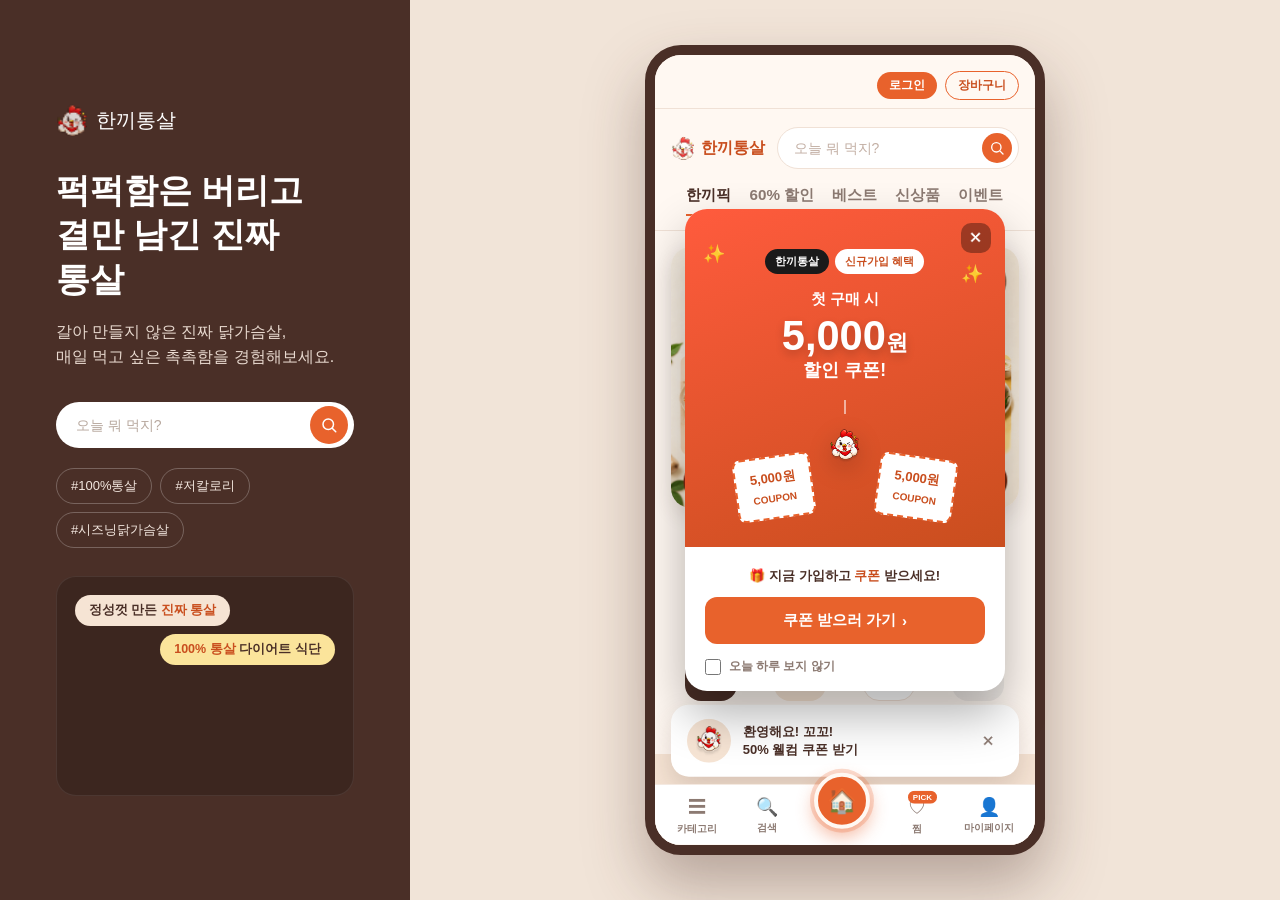
==== commit 04cfe8ea: "Link ranking/time-deal cards to detail page, center sub-nav tabs Ranking Top 3 and time-deal cards h" ====
--- a/index.html
+++ b/index.html
@@ -7,7 +7,7 @@
   <title>한끼통살 | 오늘 뭐 먹지?</title>
   <link rel="stylesheet" as="style" crossorigin
     href="https://cdn.jsdelivr.net/gh/orioncactus/pretendard@v1.3.9/dist/web/static/pretendard.css" />
-  <link rel="stylesheet" href="style.css?v=20260821-1" />
+  <link rel="stylesheet" href="style.css?v=20260821-4" />
   <link rel="icon" type="image/png" href="img/logo.png" />
 </head>
 
@@ -340,7 +340,7 @@
               <a href="#" class="section-header__link" data-nav="product-list">전체보기 ›</a>
             </div>
 
-            <a href="#" class="ranking__card ranking__card--first">
+            <a href="#" class="ranking__card ranking__card--first" data-nav="detail">
               <span class="ranking__rank ranking__rank--1">1</span>
               <img class="ranking__image" src="img/list001.png" alt="그릴드 바베큐 통살" />
               <div class="ranking__info">
@@ -352,13 +352,13 @@
             </a>
 
             <div class="ranking__row">
-              <a href="#" class="ranking__card">
+              <a href="#" class="ranking__card" data-nav="detail">
                 <span class="ranking__rank ranking__rank--2">2</span>
                 <img class="ranking__image" src="img/list002.png" alt="갈릭 허브 통살" />
                 <h4>갈릭 허브</h4>
                 <span class="ranking__meta">100g / 125kcal</span>
               </a>
-              <a href="#" class="ranking__card">
+              <a href="#" class="ranking__card" data-nav="detail">
                 <span class="ranking__rank ranking__rank--3">3</span>
                 <img class="ranking__image" src="img/list003.png" alt="매콤 칠리 통살" />
                 <h4>매콤 칠리</h4>
@@ -388,12 +388,12 @@
             </div>
 
             <div class="time-deal__row">
-              <a href="#" class="time-deal__card">
+              <a href="#" class="time-deal__card" data-nav="detail">
                 <img class="time-deal__image" src="img/list004.png" alt="핵불닭맛 통살" />
                 <h4>핵불닭맛</h4>
                 <p><span class="time-deal__discount">50%</span> 10,900원</p>
               </a>
-              <a href="#" class="time-deal__card">
+              <a href="#" class="time-deal__card" data-nav="detail">
                 <img class="time-deal__image" src="img/main006.png" alt="핵불닭 10팩 세트" />
                 <h4>핵불닭 10팩 세트</h4>
                 <p><span class="time-deal__discount">50%</span> 10,900원</p>
@@ -421,7 +421,7 @@
         <div class="screen screen--list" id="listScreen">
 
           <header class="list-header">
-            <button type="button" class="list-header__back" data-nav="main" aria-label="뒤로가기">‹</button>
+            <button type="button" class="list-header__back" data-nav="back" aria-label="뒤로가기">‹</button>
             <div class="list-header__logo" data-nav="main" role="button" tabindex="0">
               <img src="img/logo.png" alt="한끼통살 로고" />
               <span>한끼통살</span>
@@ -560,7 +560,7 @@
         <div class="screen screen--detail" id="detailScreen">
 
           <header class="list-header">
-            <button type="button" class="list-header__back" data-nav="main" aria-label="뒤로가기">‹</button>
+            <button type="button" class="list-header__back" data-nav="back" aria-label="뒤로가기">‹</button>
             <div class="list-header__logo" data-nav="main" role="button" tabindex="0">
               <img src="img/logo.png" alt="한끼통살 로고" />
               <span>한끼통살</span>
@@ -631,7 +631,7 @@
         <div class="screen screen--search" id="searchScreen">
 
           <header class="search-header">
-            <button type="button" class="search-header__back" data-nav="main" aria-label="뒤로가기">‹</button>
+            <button type="button" class="search-header__back" data-nav="back" aria-label="뒤로가기">‹</button>
             <div class="search-header__field">
               <input type="text" id="searchScreenInput" placeholder="오늘 뭐 먹지?" aria-label="검색" />
               <button type="button" id="searchScreenSubmitBtn" aria-label="검색하기">
@@ -703,7 +703,7 @@
         <div class="screen screen--cart" id="cartScreen">
 
           <header class="page-header">
-            <button type="button" class="page-header__back" data-nav="main" aria-label="뒤로가기">‹</button>
+            <button type="button" class="page-header__back" data-nav="back" aria-label="뒤로가기">‹</button>
             <h2 class="page-header__title">장바구니</h2>
             <span class="page-header__spacer" aria-hidden="true"></span>
           </header>
@@ -714,10 +714,13 @@
               <p>장바구니에 담은 상품이 없습니다</p>
             </div>
 
-            <label class="cart-select-all" id="cartSelectAllRow">
-              <input type="checkbox" id="cartSelectAll" checked />
-              <span id="cartSelectAllLabel">전체선택 (1/2)</span>
-            </label>
+            <div class="cart-toolbar" id="cartSelectAllRow">
+              <label class="cart-select-all">
+                <input type="checkbox" id="cartSelectAll" checked />
+                <span id="cartSelectAllLabel">전체선택 (1/2)</span>
+              </label>
+              <button type="button" class="cart-clear-btn" id="cartClearBtn">장바구니 비우기</button>
+            </div>
 
             <div class="cart-item-list" id="cartItemList">
               <div class="cart-item">
@@ -871,7 +874,7 @@
         <div class="screen screen--wishlist" id="wishlistScreen">
 
           <header class="page-header">
-            <button type="button" class="page-header__back" data-nav="main" aria-label="뒤로가기">‹</button>
+            <button type="button" class="page-header__back" data-nav="back" aria-label="뒤로가기">‹</button>
             <h2 class="page-header__title">찜한 상품</h2>
             <div class="page-header__icons">
               <button type="button" data-action="open-search" aria-label="검색하기">
@@ -1537,7 +1540,7 @@
     integrity="sha384-DKYJZ8NLiK8MN4/C5P2dtSmLQ4KwPaoqAfyA/DfmEc1VDxu4yyC7wy6K1Hs90nka" crossorigin="anonymous"
     defer></script>
   <script src="https://js.tosspayments.com/v1/payment" defer></script>
-  <script src="app.js?v=20260820-2" defer></script>
+  <script src="app.js?v=20260821-3" defer></script>
 
 </body>
 
--- a/style.css
+++ b/style.css
@@ -597,6 +597,7 @@
 /* 서브 내비게이션 */
 .sub-nav {
   display: flex;
+  justify-content: center;
   gap: 18px;
   padding: 4px 16px 14px;
   overflow-x: auto;
@@ -1895,6 +1896,18 @@
   padding: 4px 16px 140px;
 }
 
+.cart-toolbar {
+  display: flex;
+  align-items: center;
+  justify-content: space-between;
+  gap: 8px;
+  margin-bottom: 14px;
+}
+
+.cart-toolbar[hidden] {
+  display: none;
+}
+
 .cart-select-all {
   display: flex;
   align-items: center;
@@ -1902,17 +1915,27 @@
   font-size: 13px;
   font-weight: 700;
   color: var(--brown);
-  margin-bottom: 14px;
-}
-
-.cart-select-all[hidden] {
-  display: none;
 }
 
 .cart-select-all input {
   width: 16px;
   height: 16px;
   accent-color: var(--accent);
+}
+
+.cart-clear-btn {
+  flex-shrink: 0;
+  background: none;
+  border: none;
+  padding: 4px 0;
+  font-size: 12px;
+  font-weight: 600;
+  color: var(--text-sub);
+  cursor: pointer;
+}
+
+.cart-clear-btn:hover {
+  color: var(--accent-dark);
 }
 
 .cart-item {
@@ -2936,6 +2959,7 @@
   flex-shrink: 0;
   width: 24px;
   height: 24px;
+  margin-left: auto;
   display: flex;
   align-items: center;
   justify-content: center;
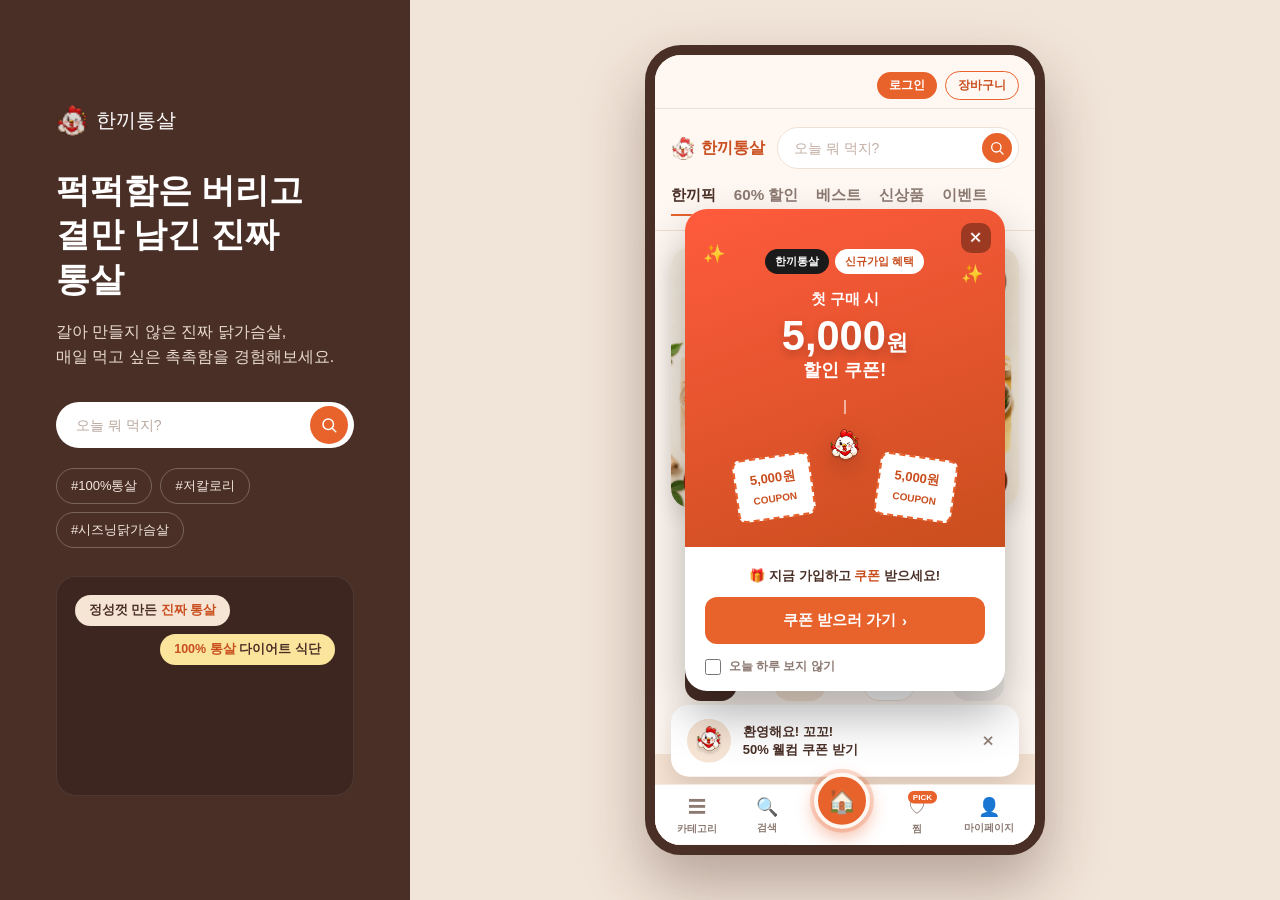
==== commit df09f471: "Revert sub-nav tab bar to left alignment" ====
--- a/index.html
+++ b/index.html
@@ -7,7 +7,7 @@
   <title>한끼통살 | 오늘 뭐 먹지?</title>
   <link rel="stylesheet" as="style" crossorigin
     href="https://cdn.jsdelivr.net/gh/orioncactus/pretendard@v1.3.9/dist/web/static/pretendard.css" />
-  <link rel="stylesheet" href="style.css?v=20260821-4" />
+  <link rel="stylesheet" href="style.css?v=20260821-5" />
   <link rel="icon" type="image/png" href="img/logo.png" />
 </head>
 
--- a/style.css
+++ b/style.css
@@ -597,7 +597,6 @@
 /* 서브 내비게이션 */
 .sub-nav {
   display: flex;
-  justify-content: center;
   gap: 18px;
   padding: 4px 16px 14px;
   overflow-x: auto;
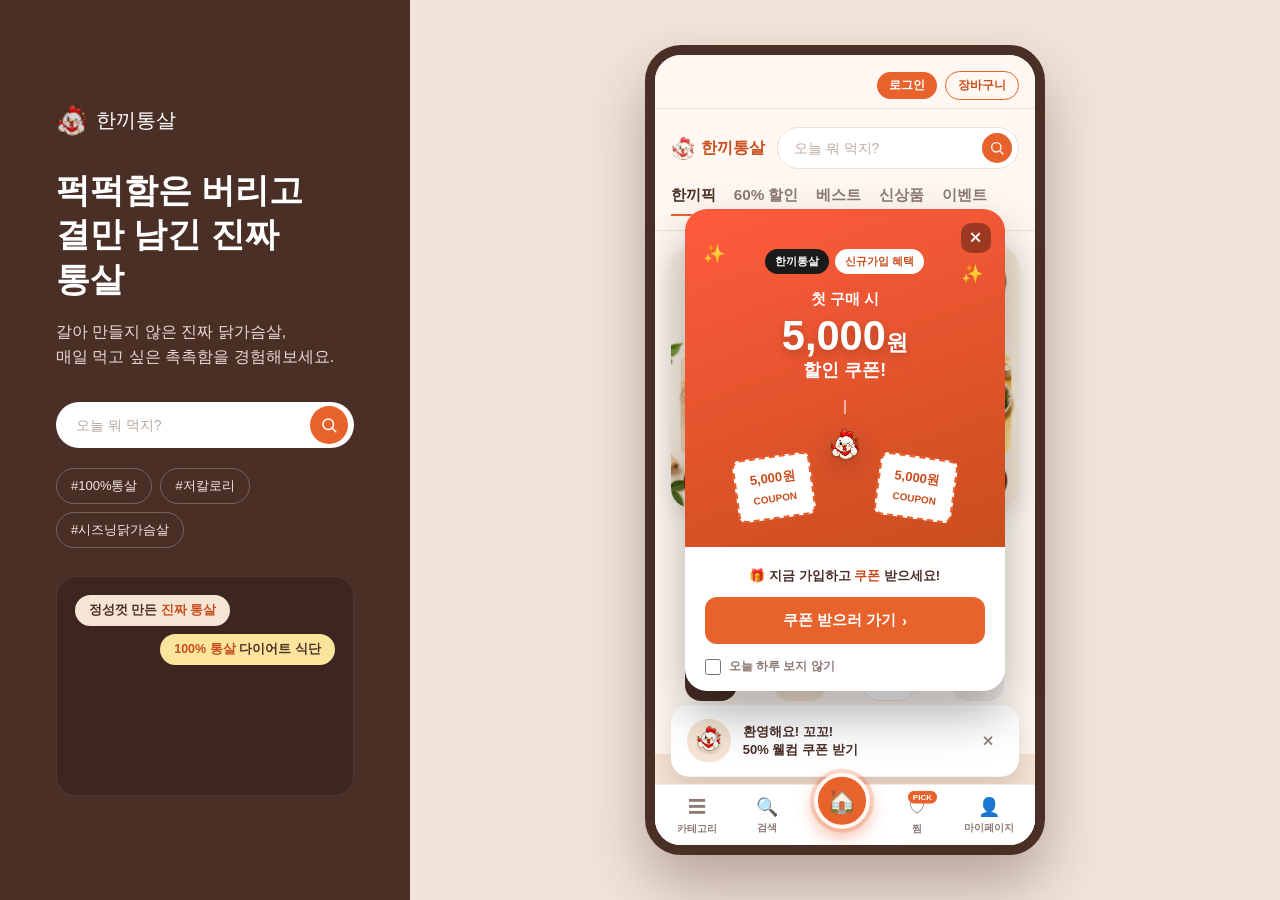
==== commit 9e8937b8: "Fix icon buttons rendering blue on mobile The global button reset stripped border/background but nev" ====
--- a/index.html
+++ b/index.html
@@ -7,7 +7,7 @@
   <title>한끼통살 | 오늘 뭐 먹지?</title>
   <link rel="stylesheet" as="style" crossorigin
     href="https://cdn.jsdelivr.net/gh/orioncactus/pretendard@v1.3.9/dist/web/static/pretendard.css" />
-  <link rel="stylesheet" href="style.css?v=20260821-5" />
+  <link rel="stylesheet" href="style.css?v=20260821-6" />
   <link rel="icon" type="image/png" href="img/logo.png" />
 </head>
 
--- a/style.css
+++ b/style.css
@@ -101,6 +101,9 @@
   cursor: pointer;
   border: none;
   background: none;
+  color: inherit;
+  appearance: none;
+  -webkit-appearance: none;
 }
 
 ul {
